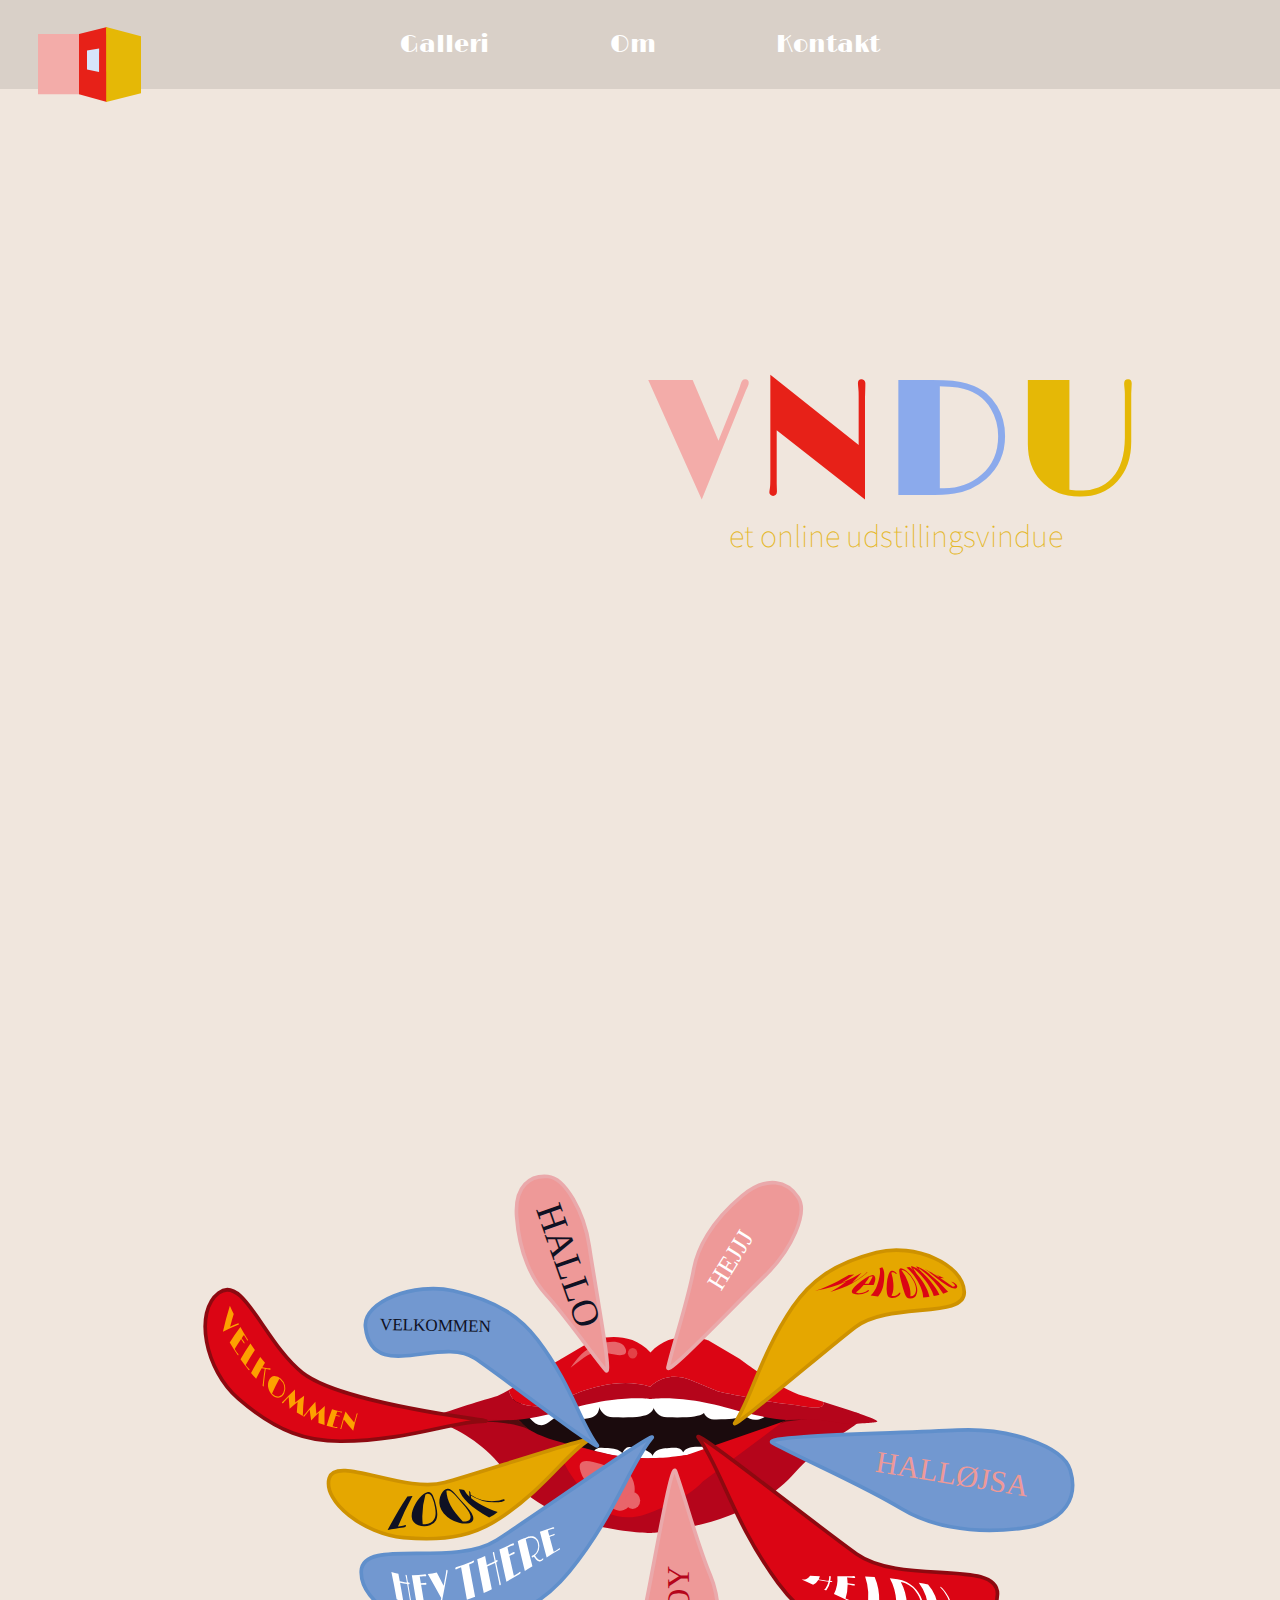
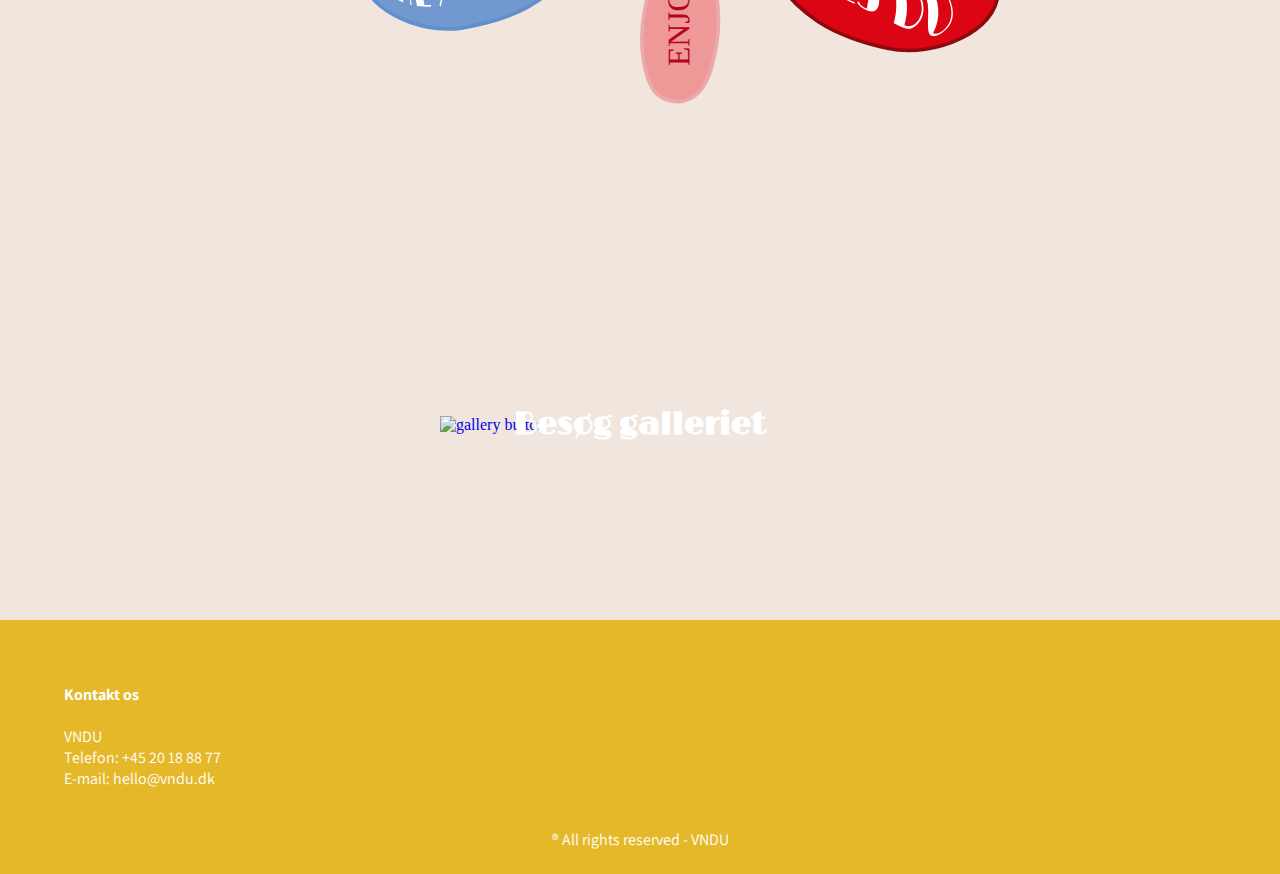
==== index.html @ cfacb894 "Logo animeret" ====
<!DOCTYPE html>
<html lang="da">

<head>
    <meta charset="utf-8">
    <meta name="viewport" content="width=device-width, initial-scale=1.0">
    <title>VNDU</title>
    <link rel="stylesheet" href="style.css">
    <link rel="preconnect" href="https://fonts.gstatic.com">
    <link href="https://fonts.googleapis.com/css2?family=Assistant:wght@400;600;700;800&family=Limelight&display=swap" rel="stylesheet">
    <link rel="apple-touch-icon" sizes="180x180" href="/favicon/apple-touch-icon.png">
    <link rel="icon" type="image/png" sizes="32x32" href="/favicon/favicon-32x32.png">
    <link rel="icon" type="image/png" sizes="16x16" href="/favicon/favicon-16x16.png">
    <link rel="manifest" href="/favicon/site.webmanifest">
    <script src="https://kit.fontawesome.com/2c784390b6.js" crossorigin="anonymous"></script>

    <style>
        .logo_container {
            display: flex;
            justify-content: center;
            flex-direction: row;
            height: 100%;
            flex-wrap: nowrap;
        }

        /*                animation for logoet ved load*/

        .left_wall {
            animation: flyin_left 1.5s ease forwards;
            opacity: 0;
            transform: scale(2.5);
            filter: blur(4px);
        }

        @keyframes flyin_left {
            to {
                filter: blur(0);
                transform: scale(1);
                opacity: 1;
            }
        }

        .middle_wall {
            animation: flyin_middle 3s ease forwards;
            opacity: 0;
            transform: scale(0.5);
        }

        @keyframes flyin_middle {
            to {
                filter: blur(0);
                transform: scale(1);
                opacity: 1;
            }
        }

        .right_wall {
            animation: flyin_right 2.5s ease forwards;
            opacity: 0;
            transform: scale(3.5);
            filter: blur(0px);
        }

        @keyframes flyin_right {
            to {
                filter: blur(0);
                transform: scale(1);
                opacity: 1;
            }
        }


        @media (min-width:650px) {

            .logo_container {
                display: flex;
                justify-content: flex-end;
                justify-items: center;
                flex-direction: row;
                align-items: center;
                margin: 0;
                padding: 0;
                max-width: 550px;
                max-height: 400px;
            }

            .left_wall img,
            .middle_wall img,
            .right_wall img {
                max-height: 400px;
            }

            @media (min-width:725px) {

                .logo_container {
                    margin-left: 10vw;
                }
            }

            @media (min-width:950px) {
                .logo_container {
                    margin: 0 2vw 0 0;
                    max-width: 100%;
                    max-height: 100%;
                }

                .landing_letter {
                    font-size: 13vw;
                }

                #landing_text_top,
                #landing_text_bottom {
                    display: inline-block;
                    line-height: normal;
                }

                #landing_text {
                    place-self: center center;
                }

            }

    </style>

</head>

<body>
    <header>
        <nav id="global">
            <div id="menuknap_wrapper">
                <div id="menuknap">
                    <div class="bar1"></div>
                    <div class="bar2"></div>
                    <div class="bar3"></div>
                </div>
            </div>
            <ul id="oversigt" class="hidden" class="slide">
                <a href="index.html" id="logo_menu"><img src="img/logo.svg" alt="logo"></a>
                <li><a href="gallery.html">Galleri</a></li>
                <li><a href="about.html">Om</a></li>
                <li><a href="contact.html">Kontakt</a></li>
            </ul>
        </nav>
    </header>
    <main>
        <div id="landing">
            <div id="landing_content">
                <div id="landing_grid">
                    <!--                    <div><img src="img/logo.svg" alt="logo"></div>-->

                    <div class="logo_container">
                        <div class="left_wall"><img src="img/logo_parts/logo_pink.svg" alt="left wall"></div>
                        <div class="middle_wall"><img src="img/logo_parts/logo_red.svg" alt="middle wall"></div>
                        <div class="right_wall"><img src="img/logo_parts/logo_gul.svg" alt="irght wall"></div>
                    </div>
                    <div id="landing_text">
                        <div id="landing_text_top">
                            <div id="landing_v" class="landing_letter">V</div>
                            <div id="landing_n" class="landing_letter">N</div>
                        </div>
                        <div id="landing_text_bottom">
                            <div id="landing_d" class="landing_letter">D</div>
                            <div id="landing_u" class="landing_letter">U</div>
                        </div>
                        <h2>et online udstillingsvindue</h2>
                    </div>
                </div>
            </div>
            <a href="#section_welcome" class="fas fa-chevron-down"> </a>

            <!--                        <i class="fas fa-chevron-down"></i>        -->
        </div>

        <section id="section_welcome">
            <img src="img/mouth.svg" alt="the welcoming mouth">
        </section>
        <section id="section_examples">
            <!--            <h1>VNDU, et online-galleri</h1>-->
            <div class="container"></div>
            <a href="gallery.html" id="gallery_button">
                <img src="img/buttons/button_yellow.svg" alt="gallery button">
                <p>Besøg galleriet</p>
            </a>
        </section>
        <template>
            <article>
                <div class="top">
                    <img>
                </div>
                <div class="bottom">
                    <div class="text_top">
                        <h2></h2>
                        <h3></h3>
                        <p></p>
                    </div>
                    <div class="text_bottom">
                        <button class="read_more">Læs mere</button>
                    </div>
                </div>
            </article>
        </template>
    </main>
    <footer>
        <div class="footer_top">
            <div class="left">
                <h4>Kontakt os</h4>
                <p>VNDU</p>
                <p>Telefon: <a class="kontaktlink" href="tel:20188877" target="_blank">+45 20 18 88 77</a></p>
                <p>E-mail: <a class="kontaktlink" href="mailto:hello@vndu.dk" target="_blank">hello@vndu.dk</a></p>
            </div>
            <div class="right">
                <i class="fab fa-instagram"></i>
                <i class="fab fa-linkedin-in"></i>
                <i class="fab fa-facebook-square"></i>
            </div>
        </div>
        <div class="footer_bottom">
            <p>® All rights reserved - VNDU</p>
        </div>
    </footer>
    <script src="scripts/script.js"></script>
    <script src="scripts/burger.js"></script>
</body>

</html>
---- style.css ----
* {
    box-sizing: border-box;
}

img {
    width: 100%;
}

.container article {
    cursor: pointer;
}

section {
    max-width: 1200px;
    margin: 5rem auto;
    padding: 1rem;
}

body {
    background-color: #F0E6DD;
    margin: 0;
}

/*------------------header------------------*/

/*menu fane og dens design på mobiludgaven global*/

header {
    background-color: #D9D0C8;
    height: 80px;
}


.hidden {
    opacity: 0;
    z-index: -10;

}

#menuknap_wrapper {
    display: flex;
    justify-content: space-between;
    padding: 2vh 2vh;
}


#menuknap {
    display: inline-block;
    cursor: pointer;
}


#oversigt {
    list-style-type: none;
    display: block;
    padding: 20px 0px;
    margin: 0px;
    position: absolute;
    background-color: #D9D0C8;
    width: 100%;
    z-index: 1;
}


.slide {
    animation-name: slide_kf;
    animation-duration: 1s;
    animation-iteration-count: 1;
    animation-fill-mode: both;
    animation-direction: alternate;
}

@keyframes slide_kf {
    0% {
        transform: translateX(-60vw);
    }

    100% {
        transform: translateX(0vw);
    }
}



li a {
    border: none;
    text-decoration: none;
    display: inline-block;
    transition-duration: 0.4s;
    cursor: pointer;
    background-color: #D9D0C8;
    color: white;
    font-family: 'Limelight', sans-serif;
    font-size: 1.5rem;
    border: none;
    margin: 20px;
}



li a:hover {
    color: #8d0019;
}


#logo_menu {
    display: inline-block;
    position: absolute;
    width: 20%;
    left: 40%;
    top: -13%;

}


/* ------- burgermenu icon hvordan den går over i x -----------*/
.bar1,
.bar2,
.bar3 {
    width: 34px;
    height: 5px;
    background-color: #f5faff;
    margin: 6px 20px;
    transition: 0.4s;
}

.change .bar1 {
    -webkit-transform: rotate(-45deg) translate(-9px, 6px);
    transform: rotate(-45deg) translate(-9px, 6px);
}

.change .bar2 {
    opacity: 0;
}

.change .bar3 {
    -webkit-transform: rotate(45deg) translate(-8px, -8px);
    transform: rotate(45deg) translate(-8px, -8px);
}


@media (min-width:650px) {
    /*------------brugermanu og nav global------------*/

    #global {
        display: flex;
        position: fixed;
        flex-direction: row;
        justify-content: center;
        padding: 0px 0px;
        width: 100vw;
        z-index: 1
    }

    #menuknap_wrapper {
        padding: 0vh 0vh;
    }

    #menuknap {
        display: none;
    }

    #oversigt.hidden {
        opacity: 1;
        z-index: 10;
    }

    #oversigt li {
        display: inline-block;
        margin-bottom: 0;
        margin-top: 0px;
        margin: 0% 3%;
    }

    li a {
        margin: 10px 20px;
    }

    #oversigt {
        position: relative;
        text-align: center;
    }


    #logo_menu {
        width: 8%;
        left: 3%;
        top: 30%;
    }
}

/*------------------footer------------------*/

footer {
    background-color: #E5B829;
    color: white;
    padding: 1.5rem;
    margin-top: 4rem;
}

footer h4 {
    font-family: 'Assistant';
    font-weight: 700;
    margin-top: 0;
}

footer p {
    font-family: 'Assistant';
    margin: 0;
}

footer i {
    cursor: pointer;
}

footer .left {
    margin-bottom: 2.5rem;

}

footer .right {
    font-size: 2.5rem;
    margin-bottom: 2.5rem;
    text-align: center;
}

.footer_bottom {
    text-align: center;
}

footer .fab {
    margin: 1rem;
    align-self: center;
}

footer a {
    text-decoration: none;
    color: white;
    position: relative;

}

footer a.kontaktlink::before {
    content: "";
    position: absolute;
    width: 100%;
    height: 1px;
    bottom: 0;
    left: 0;
    background-color: #8d0019;
    visibility: hidden;
    transform: scaleX(0);
    transition: all 0.3s ease-in-out 0s;
}

footer a.kontaktlink:hover::before {
    visibility: visible;
    transform: scaleX(1);
}

footer a.kontaktlink:hover {
    color: #8d0019;
}


footer a.kontaktlink:active {
    color: #8d0019;
}

footer a.kontaktlink:hover {
    color: #8d0019;
}

@media (min-width:650px) {
    .footer_top {
        display: flex;
        flex-direction: row;
        justify-content: space-between;
        padding: 2.5rem;
    }

    footer .left,
    footer .right {
        margin-bottom: 0;
    }

    footer .right {
        display: flex;
    }
}


/*------------------landing------------------*/

#landing {
    width: 100%;
    height: 100vh;
}

#landing_content {
    position: absolute;
    width: 80%;
    top: 50%;
    left: 50%;
    transform: translate(-50%, -50%);
}

#landing_text {
    text-align: center;
}

#landing_text_bottom {
    line-height: 1rem;
}

.landing_letter {
    display: inline-block;
    font-family: 'Limelight', sans-serif;
    font-size: 10rem;
}

#landing_v {
    color: #F3ACA9;
}

#landing_n {
    color: #E72118;
}

#landing_d {
    color: #8BAAEC;
}

#landing_u {
    color: #E5B806;
}

.fa-chevron-down {
    position: absolute;
    bottom: 1rem;
    left: 50%;
    transform: translateX(-50%);
    font-size: 3rem;
    color: #DB0916;
}

html {
    scroll-behavior: smooth;
}

#landing h2 {
    font-family: 'Assistant', sans-serif;
    color: #E5B829;
    font-weight: 100;
    margin: 1rem 0 0 0;
}


.fa-chevron-down {
    text-decoration: none;
    margin-top: 12px;
}

#gallery_button:hover,
#form_button:hover {
    animation: screenshot_scale 0.2s infinite;
    animation-timing-function: linear;
    animation-iteration-count: 1;
    animation-fill-mode: both;
}

@keyframes screenshot_scale {
    0% {
        transform: scale(1);
    }

    100% {
        transform: scale(1.03);
    }
}

@media (min-width:650px) {
    #landing h2 {
        margin: -2rem 0 0 0;
        font-size: 2rem;
    }
}

@media (min-width: 950px) {
    #landing_text_bottom {
        line-height: 2rem;
    }

    #landing h2 {
        margin: 0 0 0 0;
        font-size: 2rem;
    }

    #section_welcome {
        max-width: 900px;
    }
}

@media (min-width: 1200px) {
    #landing h2 {
        margin: -2rem 0 0 0;
    }
}

@media (min-width:650px) {

    #landing_text_top,
    #landing_text_bottom {
        display: inline-block;
        line-height: normal;
    }

    #landing_text {
        place-self: center center;
    }
}

@media (min-width:950px) {

    #landing_grid {
        display: grid;
        grid-template-columns: 1fr 1fr;
    }
}

/*------------------welcome------------------*/

#section_welcome {
    padding: 7rem 0;
}

/*------------------examples------------------*/

.container {
    overflow: auto;
    white-space: nowrap;
}

article {
    display: inline-flex;
    flex-direction: column;
    max-width: 17rem;
    margin: 0.5rem;
}

#section_examples h1,
#section_other h1 {
    font-family: 'Limelight', sans-serif;
}

article h2 {
    font-family: 'Assistant', sans-serif;
    color: #E5B829;
    margin: 0;
}

article h3 {
    font-family: 'Assistant', sans-serif;
    font-style: italic;
    font-weight: 300;
    color: #707070;
    margin: 0.5rem 0;
}

article p {
    font-family: 'Assistant', sans-serif;
    margin-top: 0.5rem;
    color: #707070;
    white-space: normal;
}

article img {
    margin: 0;
    object-fit: cover;
    height: 25rem;
}

article button {
    font-family: 'Assistant', sans-serif;
    font-size: 1.5rem;
    font-weight: 600;
    background: #FCBF2F;
    color: white;
    padding: 1rem;
    text-align: center;
    border: 2px solid #FCBF2F;
    width: 100%;
    margin-top: 1rem;
    cursor: pointer;
}

article .top {
    margin-bottom: 0;
}

article .bottom {
    display: flex;
    flex-direction: column;
    justify-content: space-between;
    background-color: white;
    padding: 1.3rem;
    margin-top: 0;
    height: 17rem;
}

#gallery_button {
    display: grid;
    margin: 3rem auto;
    max-width: 25rem;
    cursor: pointer;
    text-decoration: none;
}

#gallery_button p {
    font-family: 'Limelight', sans-serif;
    font-size: 2rem;
    font-weight: 600;
    text-decoration: none;
    color: white;
}

#gallery_button p,
#gallery_button img {
    grid-area: 1/1;
    place-self: center center;
}

@media (min-width: 650px) {

    #section_examples h1,
    #section_other h1 {
        font-size: 2.5rem;
    }

    .container {
        overflow: auto;
        white-space: normal;
        display: grid;
        grid-template-columns: repeat(2, 1fr);
    }

    article {
        display: inline-flex;
        flex-direction: column;
        max-width: none;
        margin: 0.5rem;
    }

    article:nth-last-child(1) {
        grid-column: span 2;
    }
}

@media (min-width: 950px) {
    .container {
        overflow: auto;
        white-space: normal;
        display: grid;
        grid-template-columns: repeat(3, 1fr);
    }

    article {
        display: inline-flex;
        flex-direction: column;
        max-width: none;
        margin: 0.5rem;
    }

    #section_other article:nth-last-child(1),
    #section_examples article:nth-last-child(1) {
        display: none;
    }
}

/*------------------artwork------------------*/

#section_artwork {
    width: 80%;
    margin-bottom: 0;
    margin-top: 8rem;
}

#section_other {
    width: 80%;
}

.read_more:hover {
    background: #F3ACA9 !important;
    border-color: #F3ACA9 !important;
    animation: screenshot_scale 0.2s infinite;
    animation-timing-function: linear;
    animation-iteration-count: 1;
    animation-fill-mode: both;
}


@keyframes screenshot_scale {
    0% {
        transform: scale(1);
    }

    100% {
        transform: scale(1.03);
    }
}

.tilbage_knap {
    font-family: 'Assistant', sans-serif;
    font-size: 1.5rem;
    font-weight: 600;
    background: #FCBF2F;
    color: white;
    padding: 1rem;
    text-align: center;
    border: 2px solid #FCBF2F;
    margin-top: 1rem;
    cursor: pointer;
    text-decoration: none;
}

.tilbage_knap:hover {
    background: #F3ACA9 !important;
    border-color: #F3ACA9 !important;
    animation: screenshot_scale 0.2s infinite;
    animation-timing-function: linear;
    animation-iteration-count: 1;
    animation-fill-mode: both;
}

#section_artwork div:nth-child(3) {
    margin-top: 3rem;
}

#section_artwork .right {
    background-color: white;
    padding: 1.3rem;
    margin-top: 0;
}

#section_artwork h2 {
    font-family: 'Assistant', sans-serif;
    color: #E5B829;
    margin: 0;
}

#section_artwork h3 {
    font-family: 'Assistant', sans-serif;
    font-style: italic;
    font-weight: 300;
    color: #707070;
    margin: 0.5rem 0;
}

#section_artwork h4 {
    font-family: 'Assistant', sans-serif;
    font-weight: 600;
    color: black;
}

#section_artwork p {
    font-family: 'Assistant', sans-serif;
    margin-top: 3rem;
    color: #707070;
    white-space: normal;
}


@media (min-width:650px) {

    #section_artwork {
        display: grid;
        grid-template-columns: repeat(2, 1fr);
        grid-gap: 1rem;
    }

    #section_artwork .right {
        height: 100%;
        padding: 2rem;
    }

    #section_artwork h2 {
        font-family: 'Assistant', sans-serif;
        color: #E5B829;
        margin: 0;
        font-size: 3rem;
    }

    #section_artwork h3 {
        font-family: 'Assistant', sans-serif;
        font-style: italic;
        font-weight: 300;
        color: #707070;
        margin: 0.5rem 0;
        font-size: 1.7rem;
    }

    #section_artwork h4 {
        font-family: 'Assistant', sans-serif;
        font-weight: 600;
        color: black;
        font-size: 1.5rem;
    }

    #section_artwork p {
        font-family: 'Assistant', sans-serif;
        margin-top: 3rem;
        color: #707070;
        white-space: normal;
        font-size: 1.3rem;
    }

    #section_artwork img {
        height: 100%;
        object-fit: cover;
    }
}

/*------------------gallery------------------*/

#gallery_splash {
    width: 100%;
    height: 40vh;
    background-image: url(img/splash_gallery.svg);
    background-size: cover;
    background-position: 50%;
}

#section_gallery h1 {
    font-family: 'Limelight', sans-serif;
}

#section_gallery .container {
    overflow: auto;
    white-space: normal;
}

#section_gallery article {
    max-width: none;
}

#section_gallery article img {
    height: auto;
}

#section_gallery nav {
    text-align: center;
}

#section_gallery nav button {
    font-family: 'Assistant', sans-serif;
    font-size: 1.5rem;
    font-weight: 600;
    background: #FCBF2F;
    color: white;
    padding: 1rem;
    text-align: center;
    border: 2px solid #FCBF2F;
    cursor: pointer;
    margin: 1rem;
}

#section_gallery nav button:hover {
    background: #F3ACA9 !important;
    border-color: #F3ACA9 !important;

}

.selected {
    background: #F3ACA9 !important;
    border-color: #F3ACA9 !important;
}

@media (min-width:650px) {
    #section_gallery .container {
        display: grid;
        grid-template-columns: repeat(2, 1fr)
    }

    #section_gallery article img {
        height: 25rem;
    }

    #section_gallery h1 {
        font-size: 2.5rem;
    }

    article:nth-last-child(1) {
        grid-column: span 1;
    }
}

@media (min-width: 950px) {
    #section_gallery .container {
        display: grid;
        grid-template-columns: repeat(3, 1fr);
    }
}

/*------------------contact------------------*/

.none {
    display: none;
}

#wrapper_form {
    margin: 0 auto;
    background-color: #F3ACA9;
}

#section_form h1 {
    font-family: 'Limelight', sans-serif;
    color: white;
}

#section_form input,
#section_form textarea {
    font-family: 'Assistant', sans-serif;
    font-size: 1.3rem;
    background-color: #FFDDDD;
    width: 100%;
    margin: 0.5rem 0;
    padding: 0.5rem;
    border: 2px solid white;
    color: #3E3D3D;
}

#section_form textarea {
    height: 10rem;
    resize: none;
}

#form_button {
    display: grid;
    margin: 3rem auto;
    max-width: 15rem;
    cursor: pointer;
    text-decoration: none;
}

#form_button p {
    font-family: 'Limelight', sans-serif;
    font-size: 2rem;
    font-weight: 600;
    text-decoration: none;
    color: white;
}

#form_button p,
#form_button img {
    grid-area: 1/1;
    place-self: center center;
}

#section_info h1 {
    font-family: 'Limelight', sans-serif;
}

#info_cols {
    display: grid;
    grid-template-columns: 1fr 3fr;
    padding: 1rem;
}

#info_cols .col_left {
    font-weight: 600;
}

#info_cols p {
    font-family: 'Assistant', sans-serif;
    color: #707070;
    font-size: 1.3rem;
}

/*    menuen */
#oversigt {
    padding: 65px 0px;
}

.current {
    color: #8d0019;
}


#logo_menu {
    display: inline-block;
    position: absolute;
    width: 23%;
    left: 40%;
    top: 4%;
    z-index: 20;
}

@media (min-width:650px) {
    #oversigt {
        padding: 20px 0px;
    }


    #logo_menu {
        width: 8%;
        left: 3%;
        top: 30%;
    }
}



/*    contact*/



#section_info a {
    text-decoration: none;
    color: #707070;
    position: relative;

}

#section_info a.kontaktlink::before {
    content: "";
    position: absolute;
    width: 100%;
    height: 1px;
    bottom: 0;
    left: 0;
    background-color: #8d0019;
    visibility: hidden;
    transform: scaleX(0);
    transition: all 0.3s ease-in-out 0s;
}

#section_info a.kontaktlink:hover::before {
    visibility: visible;
    transform: scaleX(1);
}

#section_info a.kontaktlink:hover {
    color: #8d0019;
}


#section_info a.kontaktlink:active {
    color: #8d0019;
}

#section_info a.kontaktlink:hover {
    color: #8d0019;
}




#section_mouth h1 {
    font-family: 'Limelight', sans-serif;
    margin-top: 0;

}

@media (min-width: 650px) {

    #section_form h1,
    #section_info h1,
    #section_mouth h1 {
        font-size: 2.5rem;
    }
}

@media (min-width: 950px) {
    #section_mouth img:nth-child(2) {
        display: none;
    }

    #section_mouth img:nth-child(3) {
        display: block;
    }
}

@media (min-width: 650px) {

    #section_form h1,
    #section_info h1 {
        font-size: 2.5rem;
    }
}

@media (min-width: 950px) {
    #section_mouth img:nth-child(2) {
        display: none;
    }

    #section_mouth img:nth-child(3) {
        display: block;
    }
}

/*------------------about------------------*/

#section_about h1,
#section_artists h1 {
    font-family: 'Limelight', sans-serif;
}

#section_about p,
#section_artists p {
    font-family: 'Assistant', sans-serif;
    margin: 1rem 0;
}

.name_small p,
.name_large p {
    font-weight: 600;
}

#title_large {
    display: none;
}

#about_grid div:nth-child(1) {
    margin-bottom: 3rem;
}

#section_artists {
    max-width: none;
    padding: 0;
}

.name_large {
    display: none;
}

.button_artist {
    cursor: pointer;
}

.grid_text div:last-child {
    text-align: center;
    margin: 3rem auto;
}

.grid_text a {
    font-family: 'Assistant';
    font-size: 1.3rem;
    font-weight: 600;
    color: white;
    background-color: #FCBF2F;
    padding: 0.5rem 3rem;
}

.grid_right,
.grid_left {
    grid-gap: 1rem;
    grid-auto-flow: column;
}

.grid_right .grid_text {
    grid-column: 1;
}

.grid_right .grid_img {
    grid-column: 2;
}

#wrapper_blue {
    margin: 0 auto;
    background-color: #D6E4FA;
}

#wrapper_beige {
    margin: 0 auto;
    background-color: #D8D1C8;
}

#wrapper_red {
    margin: 0 auto;
    background-color: #C17469;
    color: white;
}

#wrapper_pink {
    margin: 0 auto;
    background-color: #F2B3B0;
}

@media (min-width:650px) {
    #about_grid {
        display: grid;
        grid-template-columns: 9fr 11fr;
        grid-gap: 2rem;
    }

    #section_about h1,
    #section_artists h1 {
        font-size: 2.5rem;
    }

    #section_about p,
    #section_artists p {
        font-size: 1.3rem;
    }

    .name_small {
        display: none;
    }

    .name_large {
        display: block;
    }

    .grid_right {
        display: grid;
        grid-template-columns: 1fr 1fr;
    }

    .grid_left {
        display: grid;
        grid-template-columns: 1fr 1fr;
    }

    .grid_text div:last-child {
        text-align: left;
    }
}

@media (min-width: 950px) {
    #about_grid {
        grid-template-columns: 1fr 2fr;
    }

    #title_small {
        display: none;
    }

    #title_large {
        display: block;
    }
}
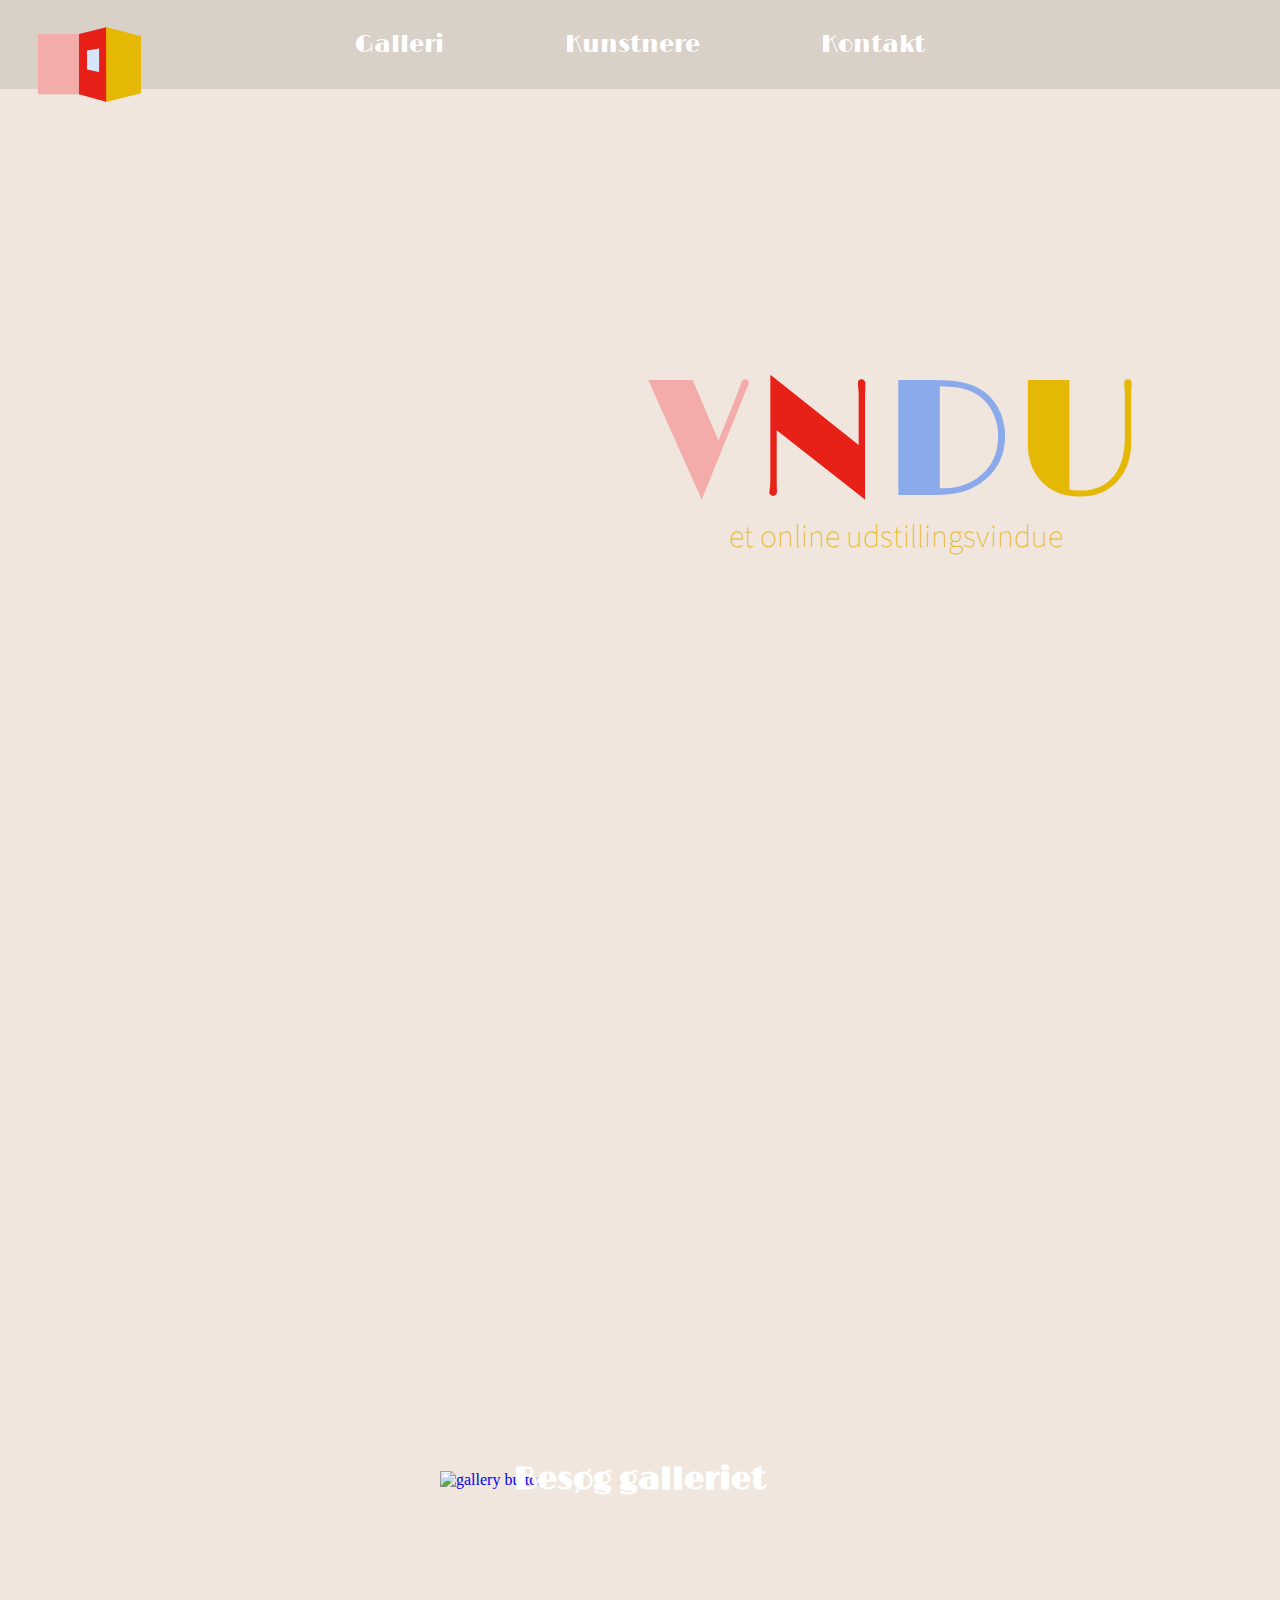
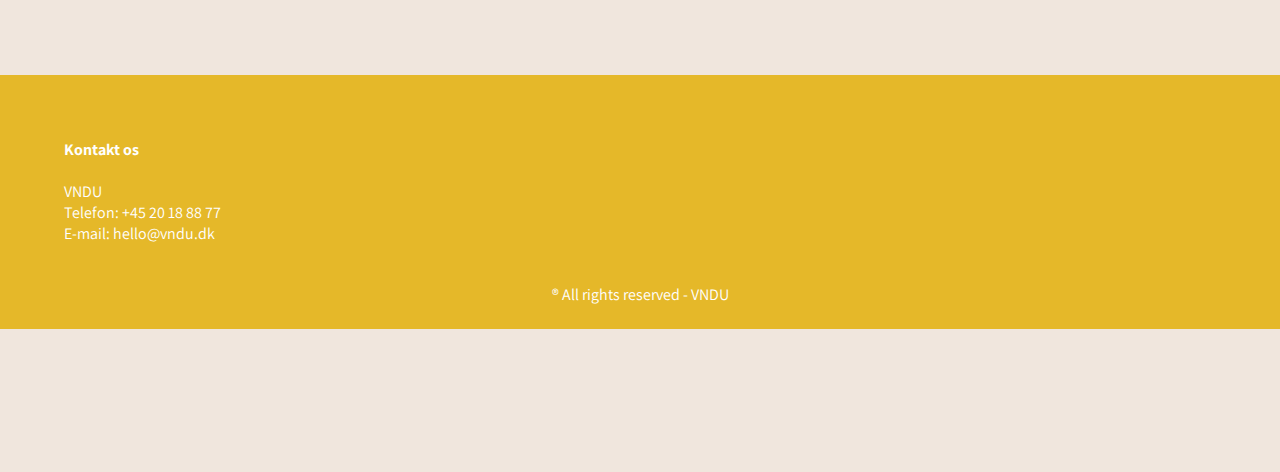
==== commit acf0e591: "index header" ====
--- a/index.html
+++ b/index.html
@@ -15,6 +15,7 @@
     <script src="https://kit.fontawesome.com/2c784390b6.js" crossorigin="anonymous"></script>
 
     <style>
+        /*        placering af logoets dele*/
         .logo_container {
             display: flex;
             justify-content: center;
@@ -23,12 +24,12 @@
             flex-wrap: nowrap;
         }
 
-        /*                animation for logoet ved load*/
+        /*        animationer for hver væg i logoet ved load*/
 
         .left_wall {
             animation: flyin_left 1.5s ease forwards;
             opacity: 0;
-            transform: scale(2.5);
+            transform: scale(2);
             filter: blur(4px);
         }
 
@@ -43,7 +44,7 @@
         .middle_wall {
             animation: flyin_middle 3s ease forwards;
             opacity: 0;
-            transform: scale(0.5);
+            transform: scale(0.7);
         }
 
         @keyframes flyin_middle {
@@ -69,6 +70,158 @@
             }
         }
 
+        /*mund*/
+        #wrapper {
+            width: 100%;
+            height: 100%;
+            position: absolute;
+            left: 50%;
+            transform: translateX(-50%);
+        }
+
+        #lips_container {
+            position: absolute;
+            left: 30vw;
+            top: 15vw;
+
+        }
+
+        #lips_sprite {
+            background-image: url(img/talkinglips/Lips.svg);
+            background-size: cover;
+            width: 35vw;
+            height: 15vw;
+        }
+
+        #tale1_container {
+            position: absolute;
+            left: 44vw;
+            top: 25vw;
+
+        }
+
+        #tale1_sprite {
+            background-image: url(img/talkinglips/enjoypink.svg);
+            background-size: cover;
+            width: 11vw;
+            height: 24vw;
+        }
+
+        #tale2_container {
+            position: absolute;
+            left: 58vw;
+            top: 22vw;
+
+        }
+
+        #tale2_sprite {
+            background-image: url(img/talkinglips/hallojsablue.svg);
+            background-size: cover;
+            width: 55vw;
+            height: 23vw;
+        }
+
+
+        #tale3_container {
+            position: absolute;
+            left: 35vw;
+            top: 2vw;
+
+        }
+
+        #tale3_sprite {
+            background-image: url(img/talkinglips/hallopink.svg);
+            background-size: cover;
+            width: 10vw;
+            height: 18vw;
+        }
+
+        #tale4_container {
+            position: absolute;
+            left: 53vw;
+            top: 25vw;
+
+        }
+
+        #tale4_sprite {
+            background-image: url(img/talkinglips/Hejdu.svg);
+            background-size: cover;
+            width: 24vw;
+            height: 19vw;
+        }
+
+        #tale5_container {
+            position: absolute;
+            left: 49vw;
+            top: 2vw;
+
+        }
+
+        #tale5_sprite {
+            background-image: url(img/talkinglips/hejj.svg);
+            background-size: cover;
+            width: 12vw;
+            height: 18vw;
+        }
+
+        #tale6_container {
+            position: absolute;
+            left: 24vw;
+            top: 22vw;
+
+        }
+
+        #tale6_sprite {
+            background-image: url(img/talkinglips/heythere.svg);
+            background-size: cover;
+            width: 25vw;
+            height: 16vw;
+        }
+
+        #tale7_container {
+            position: absolute;
+            left: 18vw;
+            top: 20vw;
+
+        }
+
+        #tale7_sprite {
+            background-image: url(img/talkinglips/lookyellow.svg);
+            background-size: cover;
+            width: 26vw;
+            height: 9vw;
+        }
+
+        #tale8_container {
+            position: absolute;
+            left: 22vw;
+            top: 11vw;
+
+        }
+
+        #tale8_sprite {
+            background-image: url(img/talkinglips/velkommenblue.svg);
+            background-size: cover;
+            width: 21vw;
+            height: 11vw;
+        }
+
+        #tale9_container {
+            position: absolute;
+            left: 52vw;
+            top: 7vw;
+
+        }
+
+        #tale9_sprite {
+            background-image: url(img/talkinglips/welcomegul.svg);
+            background-size: cover;
+            width: 28vw;
+            height: 19vw;
+        }
+
+
+        /*responsiveness for logoets dele*/
 
         @media (min-width:650px) {
 
@@ -117,7 +270,6 @@
                 #landing_text {
                     place-self: center center;
                 }
-
             }
 
     </style>
@@ -133,11 +285,11 @@
                     <div class="bar2"></div>
                     <div class="bar3"></div>
                 </div>
+                <a href="index.html" id="logo_menu"><img src="img/logo.svg" alt="logo"></a>
             </div>
             <ul id="oversigt" class="hidden" class="slide">
-                <a href="index.html" id="logo_menu"><img src="img/logo.svg" alt="logo"></a>
                 <li><a href="gallery.html">Galleri</a></li>
-                <li><a href="about.html">Om</a></li>
+                <li><a href="about.html">Kunstnere</a></li>
                 <li><a href="contact.html">Kontakt</a></li>
             </ul>
         </nav>
@@ -146,13 +298,15 @@
         <div id="landing">
             <div id="landing_content">
                 <div id="landing_grid">
-                    <!--                    <div><img src="img/logo.svg" alt="logo"></div>-->
-
+
+                    <!--logoets tre dele-->
                     <div class="logo_container">
                         <div class="left_wall"><img src="img/logo_parts/logo_pink.svg" alt="left wall"></div>
                         <div class="middle_wall"><img src="img/logo_parts/logo_red.svg" alt="middle wall"></div>
                         <div class="right_wall"><img src="img/logo_parts/logo_gul.svg" alt="irght wall"></div>
                     </div>
+
+                    <!--Tekst på "splash" område-->
                     <div id="landing_text">
                         <div id="landing_text_top">
                             <div id="landing_v" class="landing_letter">V</div>
@@ -166,16 +320,64 @@
                     </div>
                 </div>
             </div>
+
+            <!--pil til scroll-->
             <a href="#section_welcome" class="fas fa-chevron-down"> </a>
 
-            <!--                        <i class="fas fa-chevron-down"></i>        -->
         </div>
 
+        <!--sektion for dynamisk mund -->
+
         <section id="section_welcome">
-            <img src="img/mouth.svg" alt="the welcoming mouth">
+
+            <div id="wrapper">
+
+                <div id="lips_container">
+                    <div id="lips_sprite"></div>
+                </div>
+
+                <div id="tale1_container">
+                    <div id="tale1_sprite"></div>
+                </div>
+
+                <div id="tale2_container">
+                    <div id="tale2_sprite"></div>
+                </div>
+
+                <div id="tale3_container">
+                    <div id="tale3_sprite"></div>
+                </div>
+
+                <div id="tale4_container">
+                    <div id="tale4_sprite"></div>
+                </div>
+
+                <div id="tale5_container">
+                    <div id="tale5_sprite"></div>
+                </div>
+
+                <div id="tale6_container">
+                    <div id="tale6_sprite"></div>
+                </div>
+
+                <div id="tale7_container">
+                    <div id="tale7_sprite"></div>
+                </div>
+
+                <div id="tale8_container">
+                    <div id="tale8_sprite"></div>
+                </div>
+
+                <div id="tale9_container">
+                    <div id="tale9_sprite"></div>
+                </div>
+
+            </div>
         </section>
+
+        <!--Eksempler fra galleri + navigation til single view og galleri-->
+
         <section id="section_examples">
-            <!--            <h1>VNDU, et online-galleri</h1>-->
             <div class="container"></div>
             <a href="gallery.html" id="gallery_button">
                 <img src="img/buttons/button_yellow.svg" alt="gallery button">
@@ -200,6 +402,9 @@
             </article>
         </template>
     </main>
+
+    <!--    footer-->
+
     <footer>
         <div class="footer_top">
             <div class="left">
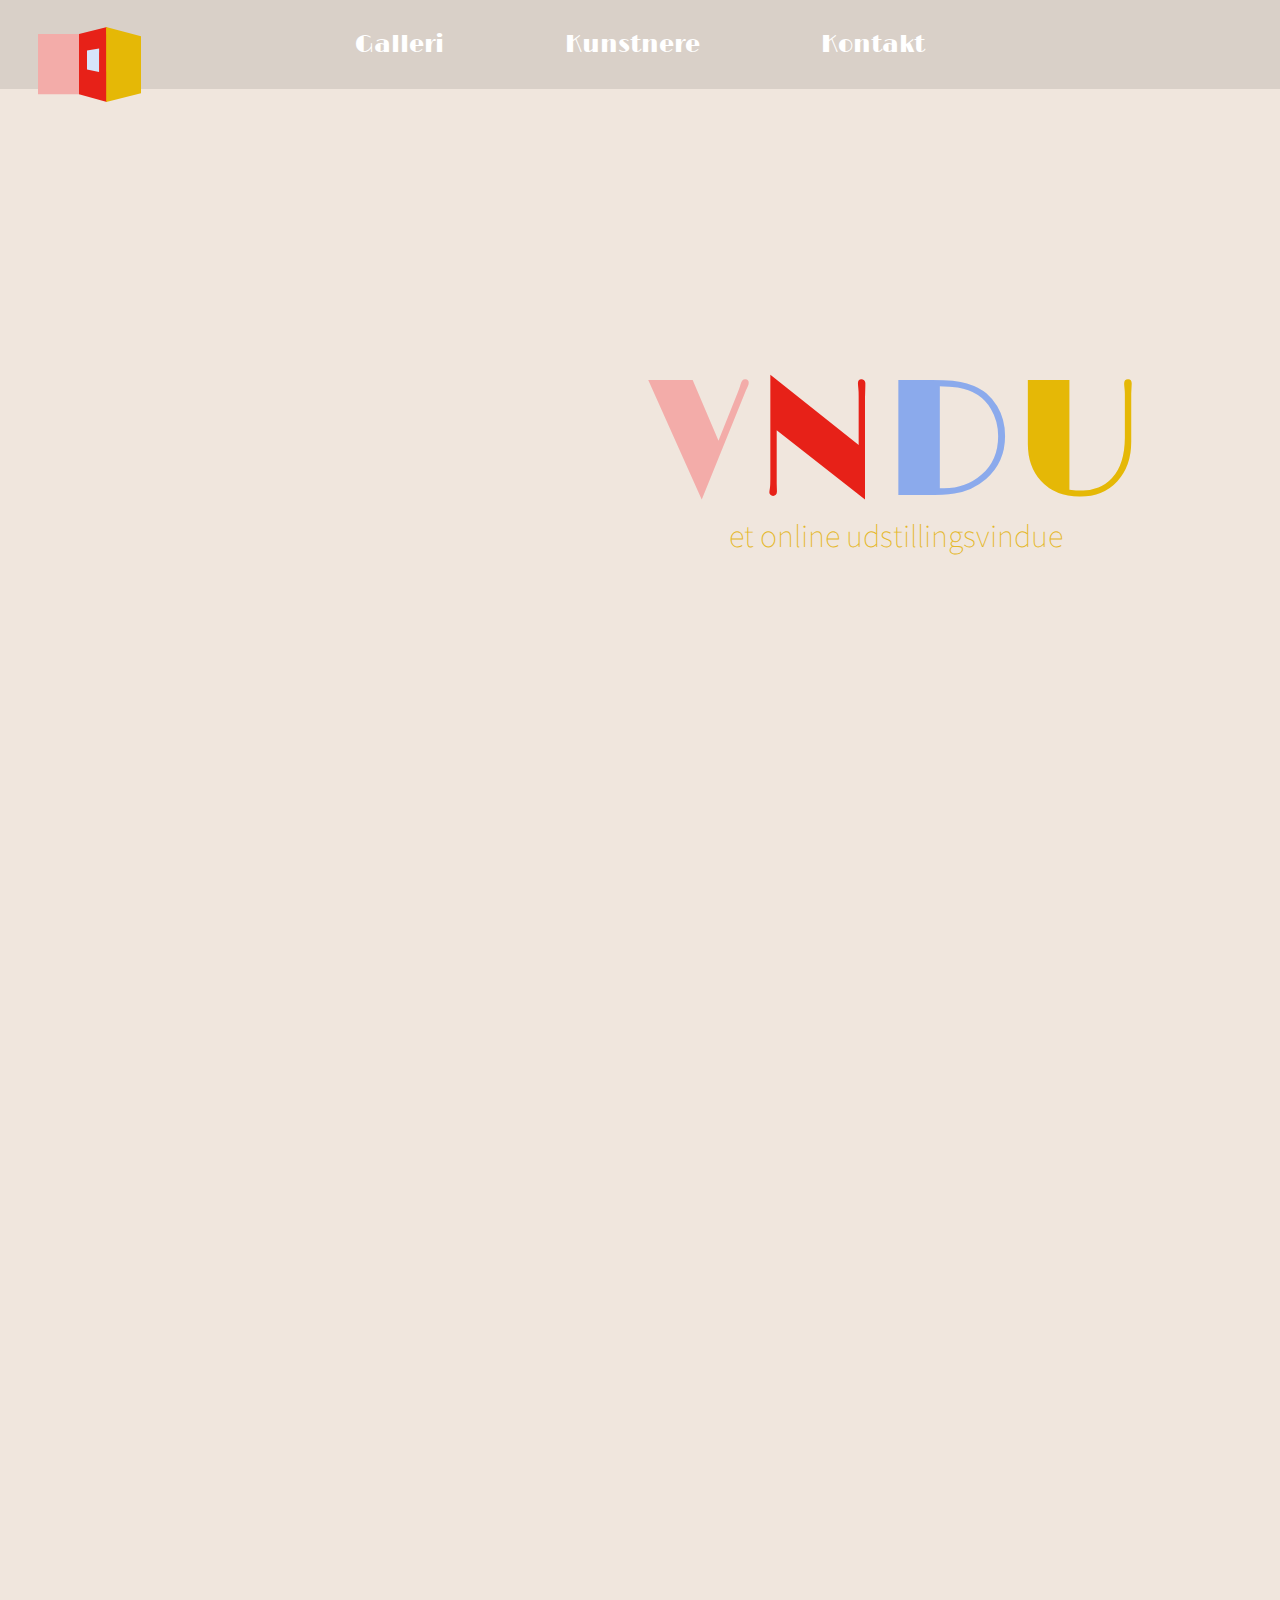
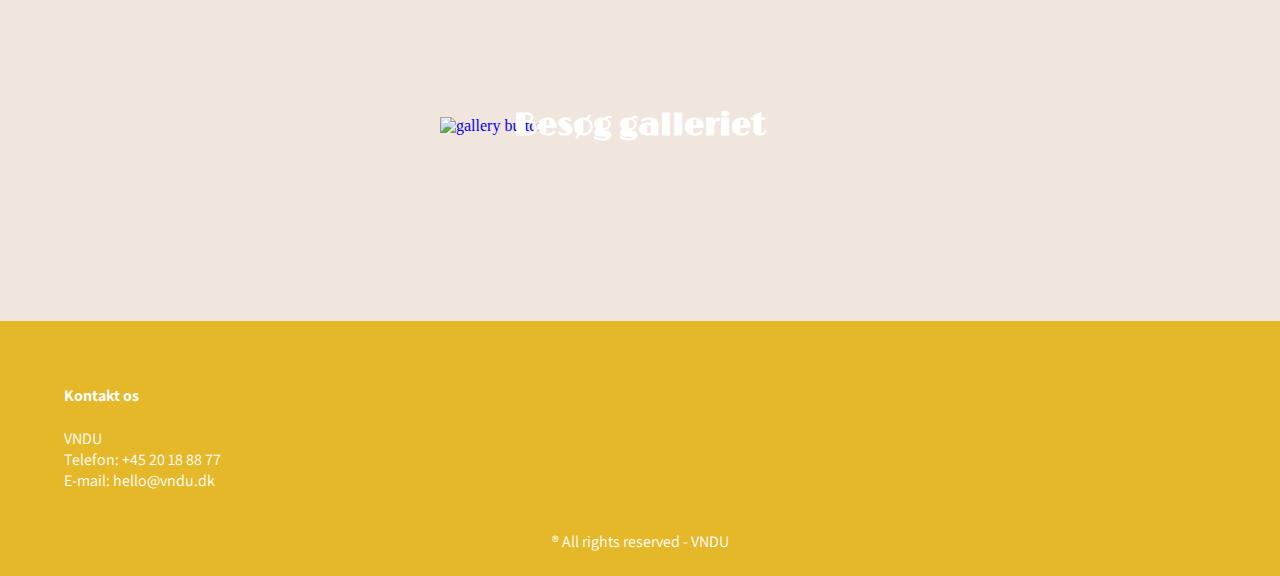
==== commit 5ade3527: "Lips done" ====
--- a/index.html
+++ b/index.html
@@ -76,7 +76,7 @@
             height: 100%;
             position: absolute;
             left: 50%;
-            transform: translateX(-50%);
+            transform: translateX(-50%) scale(0.8);
         }
 
         #lips_container {
@@ -98,6 +98,7 @@
             left: 44vw;
             top: 25vw;
 
+
         }
 
         #tale1_sprite {
@@ -107,6 +108,25 @@
             height: 24vw;
         }
 
+        .scale {
+            animation: tale_scale 3s infinite;
+            animation-timing-function: ease-in-out;
+            transform-origin: top;
+            animation-direction: alternate-reverse;
+
+        }
+
+
+        @keyframes tale_scale {
+            0% {
+                transform: scale(1);
+            }
+
+            100% {
+                transform: scaleY(1.2);
+            }
+        }
+
         #tale2_container {
             position: absolute;
             left: 58vw;
@@ -117,9 +137,29 @@
         #tale2_sprite {
             background-image: url(img/talkinglips/hallojsablue.svg);
             background-size: cover;
-            width: 55vw;
-            height: 23vw;
-        }
+            width: 24vw;
+            height: 15vw;
+        }
+
+        .scale2 {
+            animation: tale_scale2 4s infinite;
+            animation-timing-function: ease-in-out;
+            transform-origin: top left;
+            animation-direction: alternate-reverse;
+
+        }
+
+
+        @keyframes tale_scale2 {
+            0% {
+                transform: scale(1);
+            }
+
+            100% {
+                transform: scale(1.2);
+            }
+        }
+
 
 
         #tale3_container {
@@ -136,6 +176,30 @@
             height: 18vw;
         }
 
+        .scale3 {
+            animation: tale_scale3 2.5s infinite;
+            animation-timing-function: ease-in-out;
+            transform-origin: bottom right;
+            animation-direction: alternate-reverse;
+            animation-delay: 1s;
+
+
+        }
+
+
+        @keyframes tale_scale3 {
+            0% {
+                transform: skewY(1deg);
+
+            }
+
+            100% {
+                transform: skewX(20deg);
+
+            }
+        }
+
+
         #tale4_container {
             position: absolute;
             left: 53vw;
@@ -146,8 +210,31 @@
         #tale4_sprite {
             background-image: url(img/talkinglips/Hejdu.svg);
             background-size: cover;
-            width: 24vw;
-            height: 19vw;
+            width: 29vw;
+            height: 23vw;
+        }
+
+        .scale4 {
+            animation: tale_scale4 2s infinite;
+            animation-timing-function: ease-in-out;
+            transform-origin: top;
+            animation-direction: alternate-reverse;
+            animation-delay: 1s;
+
+
+        }
+
+
+        @keyframes tale_scale4 {
+            0% {
+                transform: scaleY(1);
+
+            }
+
+            100% {
+                transform: skewX(20deg);
+
+            }
         }
 
         #tale5_container {
@@ -164,6 +251,29 @@
             height: 18vw;
         }
 
+        .scale5 {
+            animation: tale_scale5 4s infinite;
+            animation-timing-function: ease-in-out;
+            transform-origin: bottom left;
+            animation-direction: alternate-reverse;
+
+
+        }
+
+
+        @keyframes tale_scale5 {
+            0% {
+                transform: scaleX(1);
+
+            }
+
+            100% {
+                transform: skewX(-30deg);
+
+            }
+        }
+
+
         #tale6_container {
             position: absolute;
             left: 24vw;
@@ -178,6 +288,30 @@
             height: 16vw;
         }
 
+        .scale6 {
+            animation: tale_scale6 2s infinite;
+            animation-timing-function: ease-in-out;
+            transform-origin: top left;
+            animation-direction: alternate-reverse;
+            animation-delay: 3s;
+
+
+        }
+
+
+        @keyframes tale_scale6 {
+            0% {
+                transform: scaleX(1);
+
+            }
+
+            100% {
+                transform: skewX(-15deg);
+
+            }
+        }
+
+
         #tale7_container {
             position: absolute;
             left: 18vw;
@@ -188,8 +322,32 @@
         #tale7_sprite {
             background-image: url(img/talkinglips/lookyellow.svg);
             background-size: cover;
-            width: 26vw;
-            height: 9vw;
+            width: 28vw;
+            height: 10vw;
+        }
+
+
+        .scale7 {
+            animation: tale_scale7 2s infinite;
+            animation-timing-function: ease-in-out;
+            transform-origin: top left;
+            animation-direction: alternate-reverse;
+            animation-delay: 4s;
+
+
+        }
+
+
+        @keyframes tale_scale7 {
+            0% {
+                transform: scaleX(1);
+
+            }
+
+            100% {
+                transform: skewX(-40deg);
+
+            }
         }
 
         #tale8_container {
@@ -206,6 +364,29 @@
             height: 11vw;
         }
 
+        .scale8 {
+            animation: tale_scale8 2s infinite;
+            animation-timing-function: ease-in-out;
+            transform-origin: bottom;
+            animation-direction: alternate-reverse;
+            animation-delay: 1s;
+
+
+        }
+
+
+        @keyframes tale_scale8 {
+            0% {
+                transform: scaleX(1);
+
+            }
+
+            100% {
+                transform: skewX(40deg);
+
+            }
+        }
+
         #tale9_container {
             position: absolute;
             left: 52vw;
@@ -219,6 +400,29 @@
             width: 28vw;
             height: 19vw;
         }
+
+        .scale9 {
+            animation: tale_scale9 2s infinite;
+            animation-timing-function: ease-in-out;
+            transform-origin: bottom;
+            animation-direction: alternate-reverse;
+
+
+        }
+
+
+        @keyframes tale_scale9 {
+            0% {
+                transform: scaleX(1);
+
+            }
+
+            100% {
+                transform: skew(-30deg);
+
+            }
+        }
+
 
 
         /*responsiveness for logoets dele*/
@@ -271,7 +475,6 @@
                     place-self: center center;
                 }
             }
-
     </style>
 
 </head>
@@ -336,39 +539,39 @@
                     <div id="lips_sprite"></div>
                 </div>
 
-                <div id="tale1_container">
+                <div id="tale1_container" class="scale">
                     <div id="tale1_sprite"></div>
                 </div>
 
-                <div id="tale2_container">
+                <div id="tale2_container" class="scale2">
                     <div id="tale2_sprite"></div>
                 </div>
 
-                <div id="tale3_container">
+                <div id="tale3_container" class="scale3">
                     <div id="tale3_sprite"></div>
                 </div>
 
-                <div id="tale4_container">
+                <div id="tale4_container" class="scale4">
                     <div id="tale4_sprite"></div>
                 </div>
 
-                <div id="tale5_container">
+                <div id="tale5_container" class="scale5">
                     <div id="tale5_sprite"></div>
                 </div>
 
-                <div id="tale6_container">
+                <div id="tale6_container" class="scale6">
                     <div id="tale6_sprite"></div>
                 </div>
 
-                <div id="tale7_container">
+                <div id="tale7_container" class="scale7">
                     <div id="tale7_sprite"></div>
                 </div>
 
-                <div id="tale8_container">
+                <div id="tale8_container" class="scale8">
                     <div id="tale8_sprite"></div>
                 </div>
 
-                <div id="tale9_container">
+                <div id="tale9_container" class="scale9">
                     <div id="tale9_sprite"></div>
                 </div>
 
@@ -425,6 +628,4 @@
     </footer>
     <script src="scripts/script.js"></script>
     <script src="scripts/burger.js"></script>
-</body>
-
-</html>
+</body></html>
--- a/style.css
+++ b/style.css
@@ -396,9 +396,7 @@
         font-size: 2rem;
     }
 
-    #section_welcome {
-        max-width: 900px;
-    }
+    #section_welcome {}
 }
 
 @media (min-width: 1200px) {
@@ -431,7 +429,8 @@
 /*------------------welcome------------------*/
 
 #section_welcome {
-    padding: 7rem 0;
+    height: 43vw;
+    margin: 0;
 }
 
 /*------------------examples------------------*/
@@ -980,24 +979,6 @@
     }
 }
 
-@media (min-width: 650px) {
-
-    #section_form h1,
-    #section_info h1 {
-        font-size: 2.5rem;
-    }
-}
-
-@media (min-width: 950px) {
-    #section_mouth img:nth-child(2) {
-        display: none;
-    }
-
-    #section_mouth img:nth-child(3) {
-        display: block;
-    }
-}
-
 /*------------------about------------------*/
 
 #section_about h1,
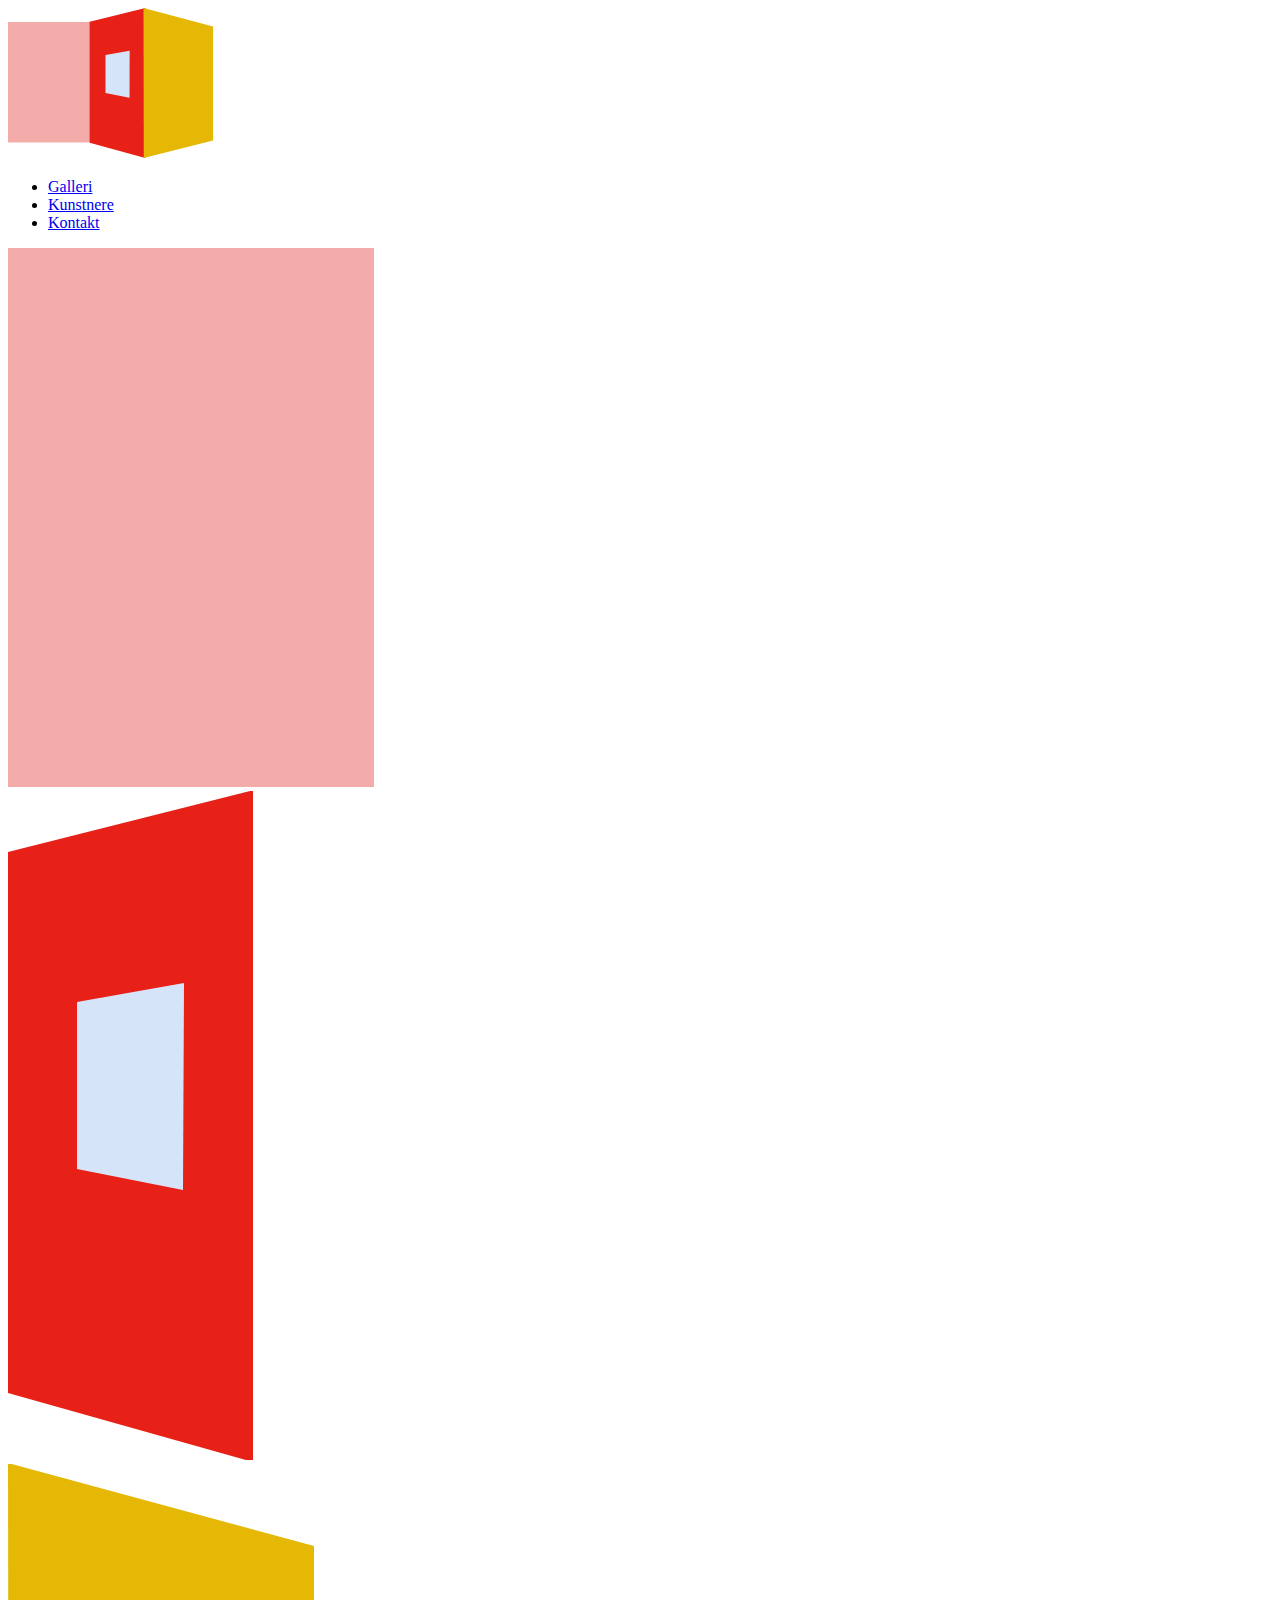
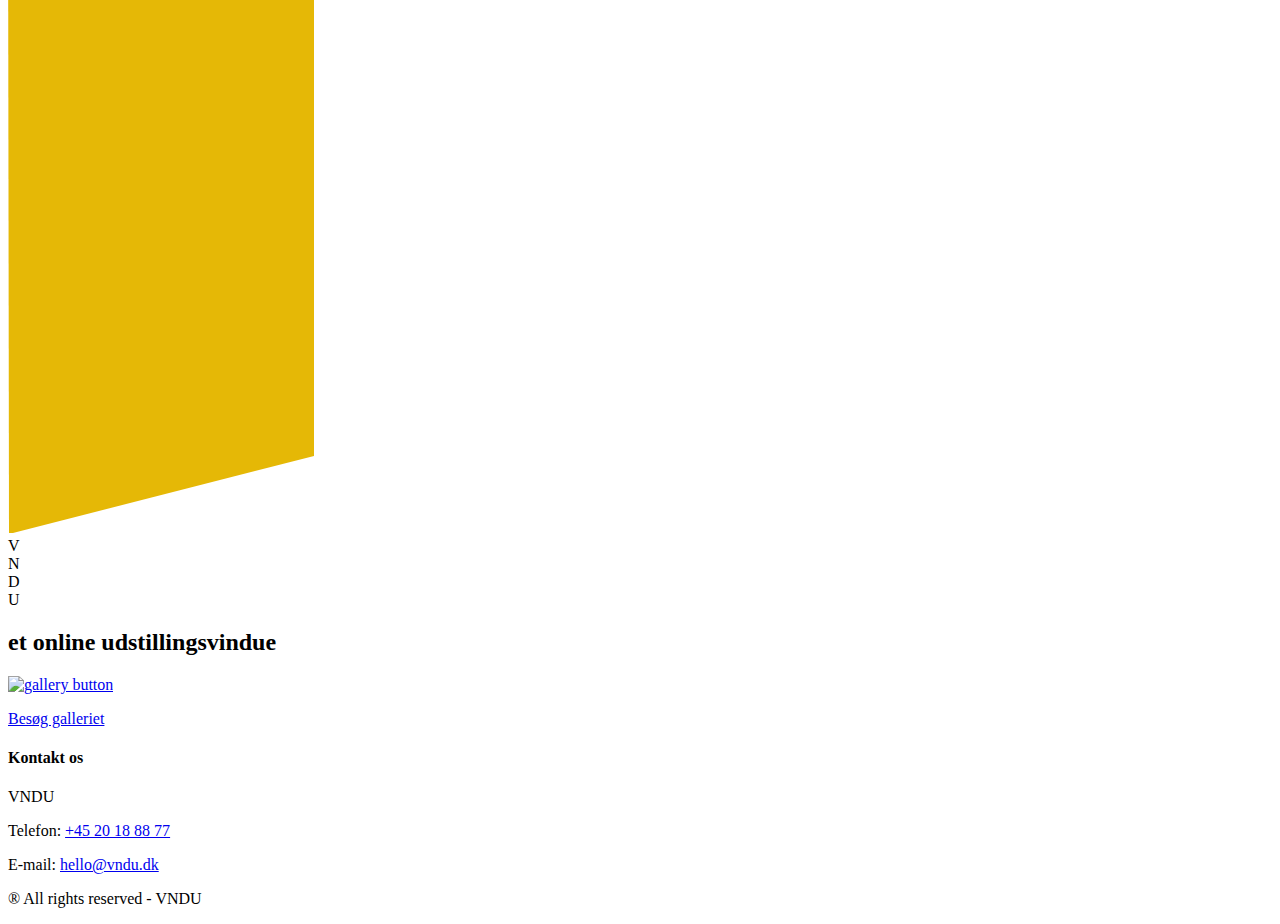
==== commit 1482b311: "about js" ====
--- a/index.html
+++ b/index.html
@@ -5,7 +5,9 @@
     <meta charset="utf-8">
     <meta name="viewport" content="width=device-width, initial-scale=1.0">
     <title>VNDU</title>
-    <link rel="stylesheet" href="style.css">
+    <link rel="stylesheet" href="styles/mutual.css">
+    <link rel="stylesheet" href="styles/gallery.css">
+    <link rel="stylesheet" href="styles/front.css">
     <link rel="preconnect" href="https://fonts.gstatic.com">
     <link href="https://fonts.googleapis.com/css2?family=Assistant:wght@400;600;700;800&family=Limelight&display=swap" rel="stylesheet">
     <link rel="apple-touch-icon" sizes="180x180" href="/favicon/apple-touch-icon.png">
@@ -13,470 +15,6 @@
     <link rel="icon" type="image/png" sizes="16x16" href="/favicon/favicon-16x16.png">
     <link rel="manifest" href="/favicon/site.webmanifest">
     <script src="https://kit.fontawesome.com/2c784390b6.js" crossorigin="anonymous"></script>
-
-    <style>
-        /*        placering af logoets dele*/
-        .logo_container {
-            display: flex;
-            justify-content: center;
-            flex-direction: row;
-            height: 100%;
-            flex-wrap: nowrap;
-        }
-
-        /*        animationer for hver væg i logoet ved load*/
-
-        .left_wall {
-            animation: flyin_left 1.5s ease forwards;
-            opacity: 0;
-            transform: scale(2);
-            filter: blur(4px);
-        }
-
-        @keyframes flyin_left {
-            to {
-                filter: blur(0);
-                transform: scale(1);
-                opacity: 1;
-            }
-        }
-
-        .middle_wall {
-            animation: flyin_middle 3s ease forwards;
-            opacity: 0;
-            transform: scale(0.7);
-        }
-
-        @keyframes flyin_middle {
-            to {
-                filter: blur(0);
-                transform: scale(1);
-                opacity: 1;
-            }
-        }
-
-        .right_wall {
-            animation: flyin_right 2.5s ease forwards;
-            opacity: 0;
-            transform: scale(3.5);
-            filter: blur(0px);
-        }
-
-        @keyframes flyin_right {
-            to {
-                filter: blur(0);
-                transform: scale(1);
-                opacity: 1;
-            }
-        }
-
-        /*mund*/
-        #wrapper {
-            width: 100%;
-            height: 100%;
-            position: absolute;
-            left: 50%;
-            transform: translateX(-50%) scale(0.8);
-        }
-
-        #lips_container {
-            position: absolute;
-            left: 30vw;
-            top: 15vw;
-
-        }
-
-        #lips_sprite {
-            background-image: url(img/talkinglips/Lips.svg);
-            background-size: cover;
-            width: 35vw;
-            height: 15vw;
-        }
-
-        #tale1_container {
-            position: absolute;
-            left: 44vw;
-            top: 25vw;
-
-
-        }
-
-        #tale1_sprite {
-            background-image: url(img/talkinglips/enjoypink.svg);
-            background-size: cover;
-            width: 11vw;
-            height: 24vw;
-        }
-
-        .scale {
-            animation: tale_scale 3s infinite;
-            animation-timing-function: ease-in-out;
-            transform-origin: top;
-            animation-direction: alternate-reverse;
-
-        }
-
-
-        @keyframes tale_scale {
-            0% {
-                transform: scale(1);
-            }
-
-            100% {
-                transform: scaleY(1.2);
-            }
-        }
-
-        #tale2_container {
-            position: absolute;
-            left: 58vw;
-            top: 22vw;
-
-        }
-
-        #tale2_sprite {
-            background-image: url(img/talkinglips/hallojsablue.svg);
-            background-size: cover;
-            width: 24vw;
-            height: 15vw;
-        }
-
-        .scale2 {
-            animation: tale_scale2 4s infinite;
-            animation-timing-function: ease-in-out;
-            transform-origin: top left;
-            animation-direction: alternate-reverse;
-
-        }
-
-
-        @keyframes tale_scale2 {
-            0% {
-                transform: scale(1);
-            }
-
-            100% {
-                transform: scale(1.2);
-            }
-        }
-
-
-
-        #tale3_container {
-            position: absolute;
-            left: 35vw;
-            top: 2vw;
-
-        }
-
-        #tale3_sprite {
-            background-image: url(img/talkinglips/hallopink.svg);
-            background-size: cover;
-            width: 10vw;
-            height: 18vw;
-        }
-
-        .scale3 {
-            animation: tale_scale3 2.5s infinite;
-            animation-timing-function: ease-in-out;
-            transform-origin: bottom right;
-            animation-direction: alternate-reverse;
-            animation-delay: 1s;
-
-
-        }
-
-
-        @keyframes tale_scale3 {
-            0% {
-                transform: skewY(1deg);
-
-            }
-
-            100% {
-                transform: skewX(20deg);
-
-            }
-        }
-
-
-        #tale4_container {
-            position: absolute;
-            left: 53vw;
-            top: 25vw;
-
-        }
-
-        #tale4_sprite {
-            background-image: url(img/talkinglips/Hejdu.svg);
-            background-size: cover;
-            width: 29vw;
-            height: 23vw;
-        }
-
-        .scale4 {
-            animation: tale_scale4 2s infinite;
-            animation-timing-function: ease-in-out;
-            transform-origin: top;
-            animation-direction: alternate-reverse;
-            animation-delay: 1s;
-
-
-        }
-
-
-        @keyframes tale_scale4 {
-            0% {
-                transform: scaleY(1);
-
-            }
-
-            100% {
-                transform: skewX(20deg);
-
-            }
-        }
-
-        #tale5_container {
-            position: absolute;
-            left: 49vw;
-            top: 2vw;
-
-        }
-
-        #tale5_sprite {
-            background-image: url(img/talkinglips/hejj.svg);
-            background-size: cover;
-            width: 12vw;
-            height: 18vw;
-        }
-
-        .scale5 {
-            animation: tale_scale5 4s infinite;
-            animation-timing-function: ease-in-out;
-            transform-origin: bottom left;
-            animation-direction: alternate-reverse;
-
-
-        }
-
-
-        @keyframes tale_scale5 {
-            0% {
-                transform: scaleX(1);
-
-            }
-
-            100% {
-                transform: skewX(-30deg);
-
-            }
-        }
-
-
-        #tale6_container {
-            position: absolute;
-            left: 24vw;
-            top: 22vw;
-
-        }
-
-        #tale6_sprite {
-            background-image: url(img/talkinglips/heythere.svg);
-            background-size: cover;
-            width: 25vw;
-            height: 16vw;
-        }
-
-        .scale6 {
-            animation: tale_scale6 2s infinite;
-            animation-timing-function: ease-in-out;
-            transform-origin: top left;
-            animation-direction: alternate-reverse;
-            animation-delay: 3s;
-
-
-        }
-
-
-        @keyframes tale_scale6 {
-            0% {
-                transform: scaleX(1);
-
-            }
-
-            100% {
-                transform: skewX(-15deg);
-
-            }
-        }
-
-
-        #tale7_container {
-            position: absolute;
-            left: 18vw;
-            top: 20vw;
-
-        }
-
-        #tale7_sprite {
-            background-image: url(img/talkinglips/lookyellow.svg);
-            background-size: cover;
-            width: 28vw;
-            height: 10vw;
-        }
-
-
-        .scale7 {
-            animation: tale_scale7 2s infinite;
-            animation-timing-function: ease-in-out;
-            transform-origin: top left;
-            animation-direction: alternate-reverse;
-            animation-delay: 4s;
-
-
-        }
-
-
-        @keyframes tale_scale7 {
-            0% {
-                transform: scaleX(1);
-
-            }
-
-            100% {
-                transform: skewX(-40deg);
-
-            }
-        }
-
-        #tale8_container {
-            position: absolute;
-            left: 22vw;
-            top: 11vw;
-
-        }
-
-        #tale8_sprite {
-            background-image: url(img/talkinglips/velkommenblue.svg);
-            background-size: cover;
-            width: 21vw;
-            height: 11vw;
-        }
-
-        .scale8 {
-            animation: tale_scale8 2s infinite;
-            animation-timing-function: ease-in-out;
-            transform-origin: bottom;
-            animation-direction: alternate-reverse;
-            animation-delay: 1s;
-
-
-        }
-
-
-        @keyframes tale_scale8 {
-            0% {
-                transform: scaleX(1);
-
-            }
-
-            100% {
-                transform: skewX(40deg);
-
-            }
-        }
-
-        #tale9_container {
-            position: absolute;
-            left: 52vw;
-            top: 7vw;
-
-        }
-
-        #tale9_sprite {
-            background-image: url(img/talkinglips/welcomegul.svg);
-            background-size: cover;
-            width: 28vw;
-            height: 19vw;
-        }
-
-        .scale9 {
-            animation: tale_scale9 2s infinite;
-            animation-timing-function: ease-in-out;
-            transform-origin: bottom;
-            animation-direction: alternate-reverse;
-
-
-        }
-
-
-        @keyframes tale_scale9 {
-            0% {
-                transform: scaleX(1);
-
-            }
-
-            100% {
-                transform: skew(-30deg);
-
-            }
-        }
-
-
-
-        /*responsiveness for logoets dele*/
-
-        @media (min-width:650px) {
-
-            .logo_container {
-                display: flex;
-                justify-content: flex-end;
-                justify-items: center;
-                flex-direction: row;
-                align-items: center;
-                margin: 0;
-                padding: 0;
-                max-width: 550px;
-                max-height: 400px;
-            }
-
-            .left_wall img,
-            .middle_wall img,
-            .right_wall img {
-                max-height: 400px;
-            }
-
-            @media (min-width:725px) {
-
-                .logo_container {
-                    margin-left: 10vw;
-                }
-            }
-
-            @media (min-width:950px) {
-                .logo_container {
-                    margin: 0 2vw 0 0;
-                    max-width: 100%;
-                    max-height: 100%;
-                }
-
-                .landing_letter {
-                    font-size: 13vw;
-                }
-
-                #landing_text_top,
-                #landing_text_bottom {
-                    display: inline-block;
-                    line-height: normal;
-                }
-
-                #landing_text {
-                    place-self: center center;
-                }
-            }
-    </style>
-
 </head>
 
 <body>
@@ -501,14 +39,12 @@
         <div id="landing">
             <div id="landing_content">
                 <div id="landing_grid">
-
                     <!--logoets tre dele-->
                     <div class="logo_container">
                         <div class="left_wall"><img src="img/logo_parts/logo_pink.svg" alt="left wall"></div>
                         <div class="middle_wall"><img src="img/logo_parts/logo_red.svg" alt="middle wall"></div>
                         <div class="right_wall"><img src="img/logo_parts/logo_gul.svg" alt="irght wall"></div>
                     </div>
-
                     <!--Tekst på "splash" område-->
                     <div id="landing_text">
                         <div id="landing_text_top">
@@ -523,63 +59,45 @@
                     </div>
                 </div>
             </div>
-
             <!--pil til scroll-->
             <a href="#section_welcome" class="fas fa-chevron-down"> </a>
-
         </div>
-
         <!--sektion for dynamisk mund -->
-
         <section id="section_welcome">
-
             <div id="wrapper">
-
                 <div id="lips_container">
                     <div id="lips_sprite"></div>
                 </div>
-
                 <div id="tale1_container" class="scale">
                     <div id="tale1_sprite"></div>
                 </div>
-
                 <div id="tale2_container" class="scale2">
                     <div id="tale2_sprite"></div>
                 </div>
-
                 <div id="tale3_container" class="scale3">
                     <div id="tale3_sprite"></div>
                 </div>
-
                 <div id="tale4_container" class="scale4">
                     <div id="tale4_sprite"></div>
                 </div>
-
                 <div id="tale5_container" class="scale5">
                     <div id="tale5_sprite"></div>
                 </div>
-
                 <div id="tale6_container" class="scale6">
                     <div id="tale6_sprite"></div>
                 </div>
-
                 <div id="tale7_container" class="scale7">
                     <div id="tale7_sprite"></div>
                 </div>
-
                 <div id="tale8_container" class="scale8">
                     <div id="tale8_sprite"></div>
                 </div>
-
                 <div id="tale9_container" class="scale9">
                     <div id="tale9_sprite"></div>
                 </div>
-
             </div>
         </section>
-
         <!--Eksempler fra galleri + navigation til single view og galleri-->
-
         <section id="section_examples">
             <div class="container"></div>
             <a href="gallery.html" id="gallery_button">
@@ -605,9 +123,7 @@
             </article>
         </template>
     </main>
-
     <!--    footer-->
-
     <footer>
         <div class="footer_top">
             <div class="left">
@@ -628,4 +144,6 @@
     </footer>
     <script src="scripts/script.js"></script>
     <script src="scripts/burger.js"></script>
-</body></html>
+</body>
+
+</html>
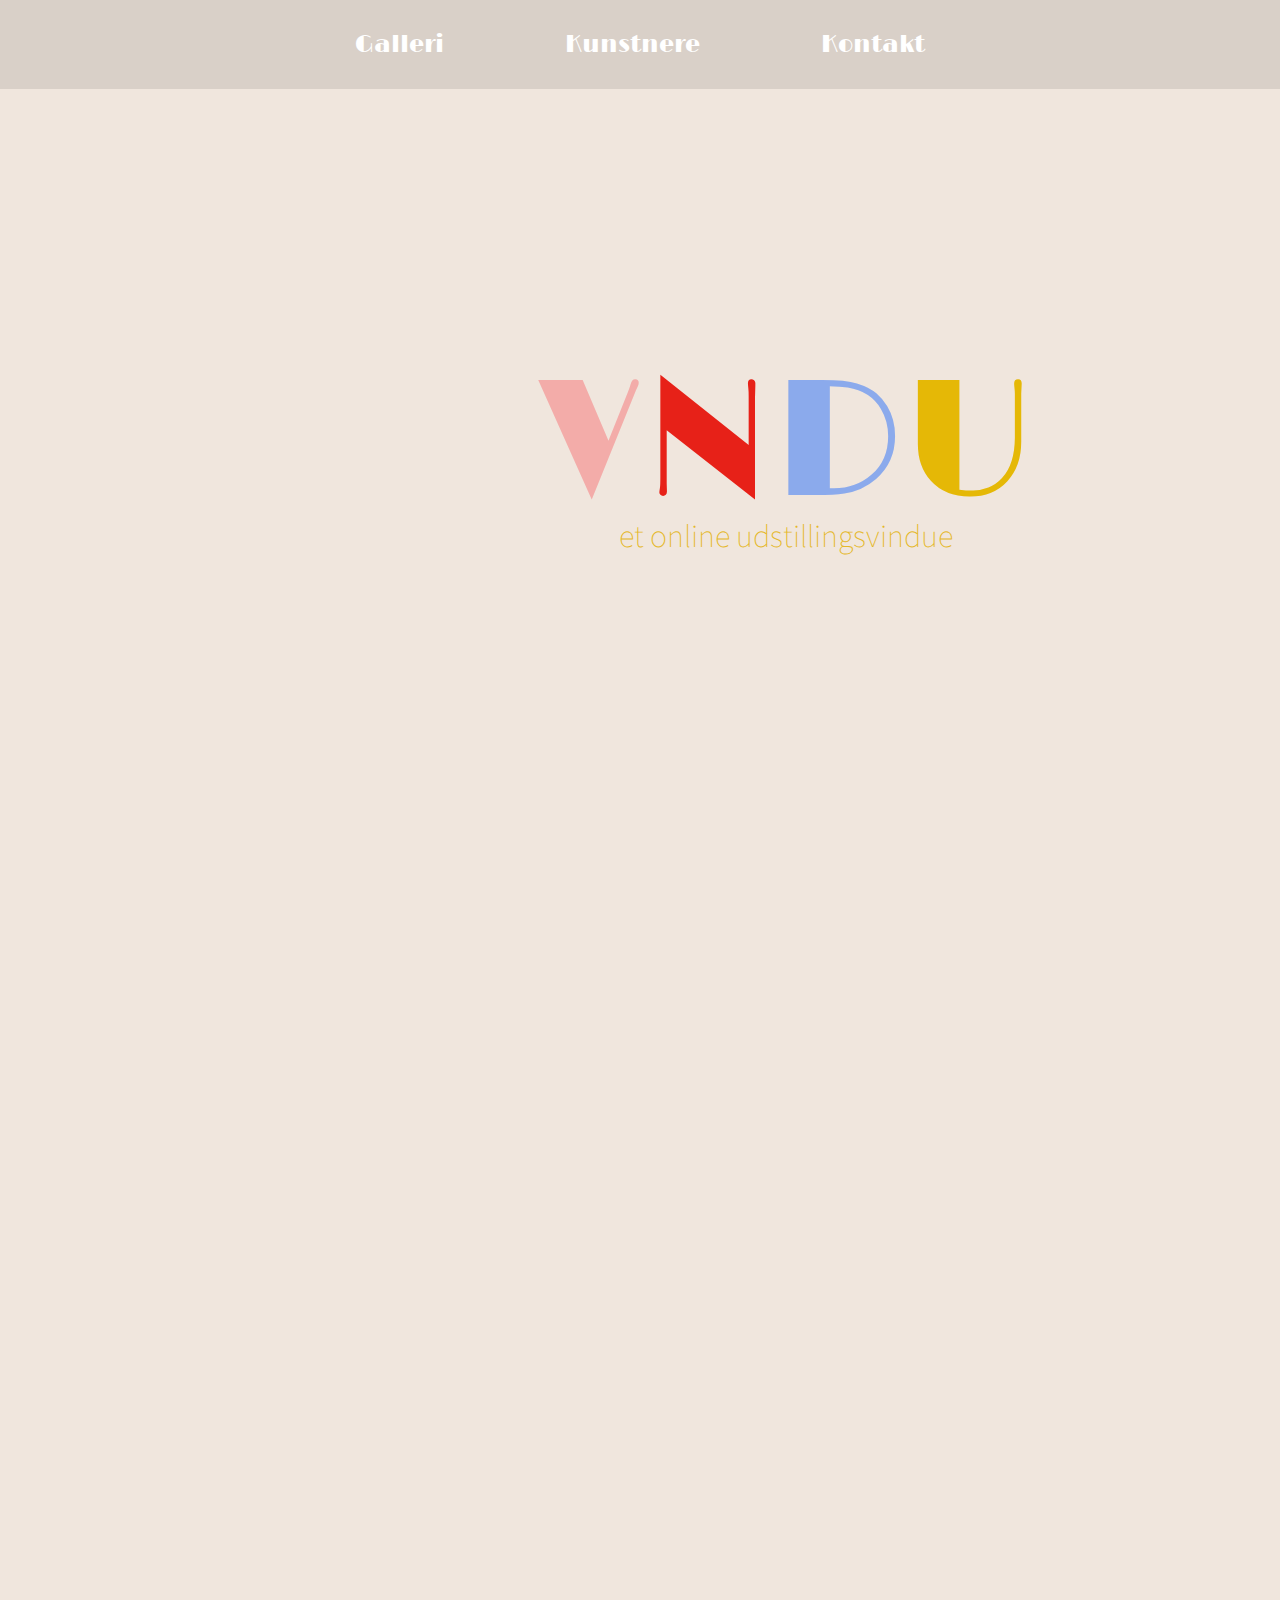
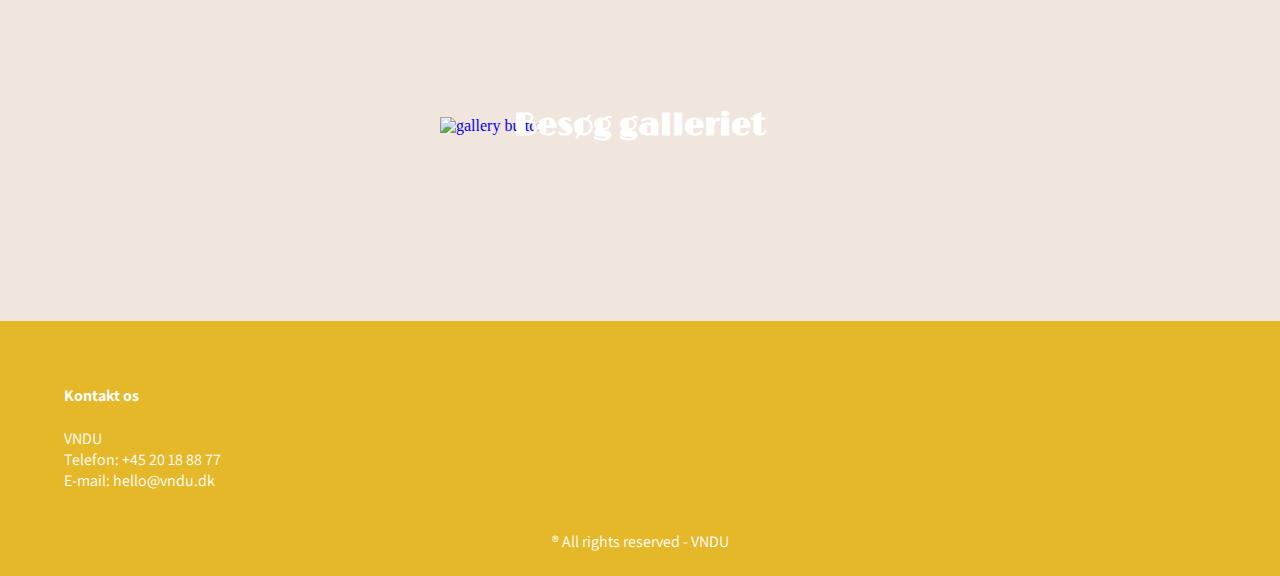
==== commit a65118b0: "Forside update" ====
--- a/index.html
+++ b/index.html
@@ -15,19 +15,23 @@
     <link rel="icon" type="image/png" sizes="16x16" href="/favicon/favicon-16x16.png">
     <link rel="manifest" href="/favicon/site.webmanifest">
     <script src="https://kit.fontawesome.com/2c784390b6.js" crossorigin="anonymous"></script>
+
 </head>
 
 <body>
     <header>
         <nav id="global">
             <div id="menuknap_wrapper">
+
+                <!--Burgermenuen som vises på mibiludgaven-->
                 <div id="menuknap">
                     <div class="bar1"></div>
                     <div class="bar2"></div>
                     <div class="bar3"></div>
                 </div>
-                <a href="index.html" id="logo_menu"><img src="img/logo.svg" alt="logo"></a>
             </div>
+            <!--Menuens tre punkter-->
+
             <ul id="oversigt" class="hidden" class="slide">
                 <li><a href="gallery.html">Galleri</a></li>
                 <li><a href="about.html">Kunstnere</a></li>
@@ -99,12 +103,16 @@
         </section>
         <!--Eksempler fra galleri + navigation til single view og galleri-->
         <section id="section_examples">
+
+            <!--En tom container til de tilfældigt genererede billeder ud fra det hentede json-->
             <div class="container"></div>
             <a href="gallery.html" id="gallery_button">
                 <img src="img/buttons/button_yellow.svg" alt="gallery button">
                 <p>Besøg galleriet</p>
             </a>
         </section>
+
+        <!--Templaten (skabelon) der klones og udfyldes af det tilfældige objekter fra json og tilføjes til ovenstående container-->
         <template>
             <article>
                 <div class="top">
@@ -123,6 +131,7 @@
             </article>
         </template>
     </main>
+
     <!--    footer-->
     <footer>
         <div class="footer_top">
--- a/styles/mutual.css
+++ b/styles/mutual.css
@@ -0,0 +1,387 @@
+/*------------------essentials------------------*/
+
+* {
+    box-sizing: border-box;
+}
+
+img {
+    width: 100%;
+}
+
+section {
+    max-width: 1200px;
+    margin: 5rem auto;
+    padding: 1rem;
+}
+
+body {
+    background-color: #F0E6DD;
+    margin: 0;
+}
+
+html {
+    scroll-behavior: smooth;
+}
+
+h1 {
+    font-family: 'Limelight', sans-serif;
+}
+
+@media (min-width:650px) {
+    h1 {
+        font-size: 2.5rem;
+    }
+}
+
+/*------------------utility------------------*/
+
+.none {
+    display: none;
+}
+
+/*------------------header------------------*/
+
+/*menu fane og dens design på mobiludgaven global*/
+
+header {
+    background-color: #D9D0C8;
+    height: 80px;
+}
+
+.hidden {
+    opacity: 0;
+    z-index: -10;
+}
+
+#menuknap_wrapper {
+    display: flex;
+    justify-content: space-between;
+    padding: 2vh 2vh;
+}
+
+
+#menuknap {
+    display: inline-block;
+    cursor: pointer;
+}
+
+#oversigt {
+    list-style-type: none;
+    display: block;
+    padding: 20px 0px;
+    margin: 0px;
+    position: absolute;
+    background-color: #D9D0C8;
+    width: 100%;
+    z-index: 1;
+}
+
+/*slide animation til burgermenuen*/
+
+.slide {
+    animation-name: slide_kf;
+    animation-duration: 1s;
+    animation-iteration-count: 1;
+    animation-fill-mode: both;
+    animation-direction: alternate;
+}
+
+@keyframes slide_kf {
+    0% {
+        transform: translateX(-60vw);
+    }
+
+    100% {
+        transform: translateX(0vw);
+    }
+}
+
+
+li a {
+    border: none;
+    text-decoration: none;
+    display: inline-block;
+    transition-duration: 0.4s;
+    cursor: pointer;
+    background-color: #D9D0C8;
+    color: white;
+    font-family: 'Limelight', sans-serif;
+    font-size: 1.5rem;
+    border: none;
+    margin: 20px;
+}
+
+li a:hover {
+    color: #8d0019;
+}
+
+
+/*    menuen */
+#oversigt {
+    padding: 65px 0px;
+}
+
+/*textfarve til den nuværende tab i headerens navigation*/
+.current {
+    color: #8d0019;
+}
+
+
+/* ------- burgermenu icon hvordan den går over i x -----------*/
+.bar1,
+.bar2,
+.bar3 {
+    width: 34px;
+    height: 5px;
+    background-color: #f5faff;
+    margin: 6px 20px;
+    transition: 0.4s;
+}
+
+.change .bar1 {
+    -webkit-transform: rotate(-45deg) translate(-9px, 6px);
+    transform: rotate(-45deg) translate(-9px, 6px);
+}
+
+.change .bar2 {
+    opacity: 0;
+}
+
+.change .bar3 {
+    -webkit-transform: rotate(45deg) translate(-8px, -8px);
+    transform: rotate(45deg) translate(-8px, -8px);
+}
+
+
+#logo_menu {
+    display: inline-block;
+    position: absolute;
+    width: 6rem;
+    left: 50%;
+    transform: translateX(-50%);
+    top: 4%;
+    z-index: 20;
+}
+
+@media (min-width:650px) {
+    #oversigt {
+        padding: 20px 0px;
+    }
+
+    #logo_menu {
+        width: 7rem;
+        left: 3%;
+        top: 30%;
+        transform: translateX(0%);
+    }
+}
+
+/*------------brugermanu og nav global------------*/
+
+@media (min-width:650px) {
+
+    #global {
+        display: flex;
+        position: fixed;
+        flex-direction: row;
+        justify-content: center;
+        padding: 0px 0px;
+        width: 100vw;
+        z-index: 1
+    }
+
+    #menuknap_wrapper {
+        padding: 0vh 0vh;
+    }
+
+    #menuknap {
+        display: none;
+    }
+
+    #oversigt.hidden {
+        opacity: 1;
+        z-index: 10;
+    }
+
+    #oversigt li {
+        display: inline-block;
+        margin-bottom: 0;
+        margin-top: 0px;
+        margin: 0% 3%;
+    }
+
+    li a {
+        margin: 10px 20px;
+    }
+
+    #oversigt {
+        position: relative;
+        text-align: center;
+    }
+
+    #logo_menu {
+        width: 8%;
+        left: 3%;
+        top: 30%;
+    }
+}
+
+/*------------------footer------------------*/
+
+footer {
+    background-color: #E5B829;
+    color: white;
+    padding: 1.5rem;
+    margin-top: 4rem;
+}
+
+footer h4 {
+    font-family: 'Assistant';
+    font-weight: 700;
+    margin-top: 0;
+}
+
+footer p {
+    font-family: 'Assistant';
+    margin: 0;
+}
+
+footer i {
+    cursor: pointer;
+}
+
+footer .left {
+    margin-bottom: 2.5rem;
+}
+
+footer .right {
+    font-size: 2.5rem;
+    margin-bottom: 2.5rem;
+    text-align: center;
+}
+
+.footer_bottom {
+    text-align: center;
+}
+
+footer .fab {
+    margin: 1rem;
+    align-self: center;
+}
+
+footer a {
+    text-decoration: none;
+    color: white;
+    position: relative;
+}
+
+/*animation til kontaktlinksne i footeren*/
+
+footer a.kontaktlink::before {
+    content: "";
+    position: absolute;
+    width: 100%;
+    height: 1px;
+    bottom: 0;
+    left: 0;
+    background-color: #8d0019;
+    visibility: hidden;
+    transform: scaleX(0);
+    transition: all 0.3s ease-in-out 0s;
+}
+
+footer a.kontaktlink:hover::before {
+    visibility: visible;
+    transform: scaleX(1);
+}
+
+footer a.kontaktlink:hover {
+    color: #8d0019;
+}
+
+footer a.kontaktlink:active {
+    color: #8d0019;
+}
+
+/*organisering af footers indhold på tablet og desktop*/
+
+@media (min-width:650px) {
+    .footer_top {
+        display: flex;
+        flex-direction: row;
+        justify-content: space-between;
+        padding: 2.5rem;
+    }
+
+    footer .left,
+    footer .right {
+        margin-bottom: 0;
+    }
+
+    footer .right {
+        display: flex;
+    }
+}
+
+/*------------------knapper------------------*/
+
+/*effekter på knapperne med malingsbaggrunden*/
+
+#gallery_button:hover,
+#form_button:hover {
+    animation: screenshot_scale 0.2s infinite;
+    animation-timing-function: linear;
+    animation-iteration-count: 1;
+    animation-fill-mode: both;
+}
+
+/*hover-effekt til de almindelig mindre knapper*/
+
+.read_more:hover {
+    background: #F3ACA9 !important;
+    border-color: #F3ACA9 !important;
+    animation: screenshot_scale 0.2s infinite;
+    animation-timing-function: linear;
+    animation-iteration-count: 1;
+    animation-fill-mode: both;
+}
+
+
+@keyframes screenshot_scale {
+    0% {
+        transform: scale(1);
+    }
+
+    100% {
+        transform: scale(1.03);
+    }
+}
+
+/*design og stilering af de almindelig knapper samt deres hover-effekter*/
+
+.tilbage_knap {
+    font-family: 'Assistant', sans-serif;
+    font-size: 1.5rem;
+    font-weight: 600;
+    background: #FCBF2F;
+    color: white;
+    padding: 1rem;
+    text-align: center;
+    border: 2px solid #FCBF2F;
+    margin-top: 1rem;
+    cursor: pointer;
+    text-decoration: none;
+}
+
+.tilbage_knap:hover {
+    background: #F3ACA9 !important;
+    border-color: #F3ACA9 !important;
+    animation: screenshot_scale 0.2s infinite;
+    animation-timing-function: linear;
+    animation-iteration-count: 1;
+    animation-fill-mode: both;
+}
+
+.tilbage_container {
+    margin-top: 3rem;
+}
--- a/styles/gallery.css
+++ b/styles/gallery.css
@@ -0,0 +1,271 @@
+/*------------------galleries------------------*/
+
+/*definering af containeren samt dens indhold til brug på flere sider*/
+
+/*skaber horisontal scroll*/
+.container {
+    overflow: auto;
+    white-space: nowrap;
+}
+
+.container article {
+    cursor: pointer;
+}
+
+article {
+    display: inline-flex;
+    flex-direction: column;
+    max-width: 17rem;
+    margin: 0.5rem;
+}
+
+article h2 {
+    font-family: 'Assistant', sans-serif;
+    color: #E5B829;
+    margin: 0;
+}
+
+article h3 {
+    font-family: 'Assistant', sans-serif;
+    font-style: italic;
+    font-weight: 300;
+    color: #707070;
+    margin: 0.5rem 0;
+}
+
+article p {
+    font-family: 'Assistant', sans-serif;
+    margin-top: 0.5rem;
+    color: #707070;
+    white-space: normal;
+}
+
+article img {
+    margin: 0;
+    object-fit: cover;
+    height: 25rem;
+}
+
+/*stilering af knappen i bunden af artiklerne*/
+
+article button {
+    font-family: 'Assistant', sans-serif;
+    font-size: 1.5rem;
+    font-weight: 600;
+    background: #FCBF2F;
+    color: white;
+    padding: 1rem;
+    text-align: center;
+    border: 2px solid #FCBF2F;
+    width: 100%;
+    margin-top: 1rem;
+    cursor: pointer;
+}
+
+article .top {
+    margin-bottom: 0;
+}
+
+/*adskiller artiklens textfelt, således text altid ligger i toppen og knappen i bunden*/
+
+article .bottom {
+    display: flex;
+    flex-direction: column;
+    justify-content: space-between;
+    background-color: white;
+    padding: 1.3rem;
+    margin-top: 0;
+    height: 17rem;
+}
+
+/*får malingknappen og teksten ovenpå til at ligge ovenpå hinanden*/
+
+#gallery_button {
+    display: grid;
+    margin: 3rem auto;
+    max-width: 25rem;
+    cursor: pointer;
+    text-decoration: none;
+}
+
+#gallery_button p {
+    font-family: 'Limelight', sans-serif;
+    font-size: 2rem;
+    font-weight: 600;
+    text-decoration: none;
+    color: white;
+}
+
+#gallery_button p,
+#gallery_button img {
+    grid-area: 1/1;
+    place-self: center center;
+}
+
+@media (min-width: 650px) {
+
+    /*fjerner det horisontale scroll nedarvet fra mobilversionen*/
+
+    .container {
+        overflow: auto;
+        white-space: normal;
+        display: grid;
+        grid-template-columns: repeat(2, 1fr);
+    }
+
+    article {
+        display: inline-flex;
+        flex-direction: column;
+        max-width: none;
+        margin: 0.5rem;
+    }
+}
+
+@media (min-width: 950px) {
+    .container {
+        grid-template-columns: repeat(3, 1fr);
+    }
+
+    /*skjuler den sidste artikel i de tilfældigt generede eksempler for at gøre design konsekvent*/
+
+    #section_other article:nth-last-child(1),
+    #section_examples article:nth-last-child(1) {
+        display: none;
+    }
+}
+
+/*------------------gallery------------------*/
+
+/*splashbillede i toppen af galleriet*/
+
+#gallery_splash {
+    width: 100%;
+    height: 40vh;
+    background-image: url(../img/splash_gallery.svg);
+    background-size: cover;
+    background-position: 50%;
+}
+
+/*omvender det horisontale scroll på selve gallerisidens container så man ikke scroller horisontalt gennem hele galleriet*/
+
+#section_gallery .container {
+    white-space: normal;
+}
+
+#section_gallery article {
+    max-width: none;
+}
+
+#section_gallery article img {
+    height: auto;
+}
+
+/*stilerer filtreringsknapperne ovenover galleriet og giver dem hovereffekt*/
+
+#section_gallery nav {
+    margin: 0.5rem;
+    text-align: center;
+}
+
+#section_gallery nav button {
+    font-family: 'Assistant', sans-serif;
+    font-size: 1.5rem;
+    font-weight: 600;
+    background: #FCBF2F;
+    color: white;
+    padding: 1rem;
+    border: 2px solid #FCBF2F;
+    cursor: pointer;
+    text-align: left;
+    display: block;
+    width: 100%;
+    margin: 0.1rem 0;
+}
+
+.dropdown {
+    font-family: 'Assistant', sans-serif;
+    font-size: 2rem;
+    font-weight: 600;
+    background: #FCBF2F;
+    color: white;
+    padding: 1rem;
+    border: 2px solid #FCBF2F;
+    cursor: pointer;
+    display: inline-block;
+}
+
+/*sætter dropdowntagget og -pilen ved siden af hinanden i hver sin ende af elementet*/
+
+#dropdown_flex {
+    display: flex;
+    flex-direction: row;
+    justify-content: space-between;
+    background: #FCBF2F;
+    text-decoration: none;
+}
+
+/*skjuler dropdown-indholdet*/
+
+#dropdown_items {
+    display: none;
+}
+
+/*klasse til brug af den nuværende anvendte filtreringsknap*/
+
+.selected {
+    background: #F3ACA9 !important;
+    border-color: #F3ACA9 !important;
+}
+
+@media (min-width:650px) {
+
+    /*tilføjer hovereffekter til knapperne på tablet og desktop*/
+
+    #section_gallery nav button {
+        display: inline-block;
+        margin: 1rem;
+        width: auto;
+        text-align: center
+    }
+
+    #section_gallery nav button:hover {
+        background: #F3ACA9 !important;
+        border-color: #F3ACA9 !important;
+    }
+
+    /*skjuler dropdownmenuen og placerer nav normalt*/
+
+    #dropdown_flex {
+        display: none;
+    }
+
+    #dropdown_items {
+        display: block !important;
+    }
+}
+
+
+
+@media (min-width:650px) {
+
+    /*definerer tablet-grid*/
+
+    #section_gallery .container {
+        display: grid;
+        grid-template-columns: repeat(2, 1fr)
+    }
+
+    #section_gallery article img {
+        height: 25rem;
+    }
+}
+
+@media (min-width: 950px) {
+
+    /*definerer desktop-grid*/
+
+    #section_gallery .container {
+        display: grid;
+        grid-template-columns: repeat(3, 1fr);
+    }
+}
--- a/styles/front.css
+++ b/styles/front.css
@@ -0,0 +1,574 @@
+/*------------------landing------------------*/
+
+#landing {
+    width: 100%;
+    height: 100vh;
+}
+
+#logo_menu {
+    top: -11%;
+}
+
+/*
+.forside_logo {
+    margin: -2rem 0 2rem 0;
+}
+*/
+
+/*centrering af indholdet på landing*/
+
+#landing_content {
+    position: absolute;
+    width: 80%;
+    top: 50%;
+    left: 50%;
+    transform: translate(-50%, -50%);
+}
+
+#landing_text {
+    text-align: center;
+}
+
+#landing_text_bottom {
+    line-height: 1rem;
+}
+
+.landing_letter {
+    display: inline-block;
+    font-family: 'Limelight', sans-serif;
+    font-size: 10rem;
+}
+
+/*farve til de enkelte bogstaver på forsidens logo*/
+
+#landing_v {
+    color: #F3ACA9;
+}
+
+#landing_n {
+    color: #E72118;
+}
+
+#landing_d {
+    color: #8BAAEC;
+}
+
+#landing_u {
+    color: #E5B806;
+}
+
+/*pil til at indikere du kan scrolle fortsat ned fra landing*/
+
+.fa-chevron-down {
+    position: absolute;
+    bottom: 1rem;
+    left: 50%;
+    transform: translateX(-50%);
+    font-size: 3rem;
+    color: #DB0916;
+    text-decoration: none;
+    margin-top: 12px;
+}
+
+#landing h2 {
+    font-family: 'Assistant', sans-serif;
+    color: #E5B829;
+    font-weight: 100;
+    margin: 1rem 0 0 0;
+}
+
+@keyframes screenshot_scale {
+    0% {
+        transform: scale(1);
+    }
+
+    100% {
+        transform: scale(1.03);
+    }
+}
+
+/*styring af landingens responsivitet*/
+
+@media (min-width:650px) {
+    #landing h2 {
+        margin: -2rem 0 0 0;
+        font-size: 2rem;
+    }
+}
+
+@media (min-width: 950px) {
+    #landing_text_bottom {
+        line-height: 2rem;
+    }
+
+    #landing h2 {
+        margin: 0 0 0 0;
+        font-size: 2rem;
+    }
+}
+
+@media (min-width: 1200px) {
+    #landing h2 {
+        margin: -2rem 0 0 0;
+    }
+}
+
+@media (min-width:650px) {
+
+    #landing_text_top,
+    #landing_text_bottom {
+        display: inline-block;
+        line-height: normal;
+    }
+
+    #landing_text {
+        place-self: center center;
+    }
+}
+
+@media (min-width:950px) {
+    #landing_grid {
+        display: grid;
+        grid-template-columns: 10fr 25fr;
+    }
+}
+
+/*placering af logoets dele*/
+.logo_container {
+    display: flex;
+    justify-content: center;
+    flex-direction: row;
+    height: 100%;
+    flex-wrap: nowrap;
+}
+
+/*animationer for hver væg i logoet ved load*/
+
+.left_wall {
+    animation: flyin_left 1.5s ease forwards;
+    opacity: 0;
+    transform: scale(2);
+    filter: blur(4px);
+}
+
+@keyframes flyin_left {
+    to {
+        filter: blur(0);
+        transform: scale(1);
+        opacity: 1;
+    }
+}
+
+.middle_wall {
+    animation: flyin_middle 3s ease forwards;
+    opacity: 0;
+    transform: scale(0.7);
+}
+
+@keyframes flyin_middle {
+    to {
+        filter: blur(0);
+        transform: scale(1);
+        opacity: 1;
+    }
+}
+
+.right_wall {
+    animation: flyin_right 2.5s ease forwards;
+    opacity: 0;
+    transform: scale(3.5);
+    filter: blur(0px);
+}
+
+@keyframes flyin_right {
+    to {
+        filter: blur(0);
+        transform: scale(1);
+        opacity: 1;
+    }
+}
+
+
+/*------------------welcome------------------*/
+
+/*placering af den interaktive mund under landing*/
+
+#section_welcome {
+    height: 60vw;
+    margin: 0 auto;
+}
+
+@media (min-width:950px) {
+    #section_welcome {
+        height: 43vw;
+    }
+}
+
+/*placering af de individuelle elementer fra mundren samt deres animerede effekter*/
+#wrapper {
+    width: 100%;
+    position: absolute;
+    left: 50%;
+    transform: translateX(-50%) scale(1);
+}
+
+@media (min-width:650px) {
+    #wrapper {
+        transform: translateX(-50%) scale(0.8);
+    }
+}
+
+#lips_container {
+    position: absolute;
+    left: 30vw;
+    top: 15vw;
+}
+
+#lips_sprite {
+    background-image: url(../img/talkinglips/Lips.svg);
+    background-size: cover;
+    width: 35vw;
+    height: 15vw;
+}
+
+#tale1_container {
+    position: absolute;
+    left: 44vw;
+    top: 25vw;
+}
+
+#tale1_sprite {
+    background-image: url(../img/talkinglips/enjoypink.svg);
+    background-size: cover;
+    width: 11vw;
+    height: 24vw;
+}
+
+.scale {
+    animation: tale_scale 3s infinite;
+    animation-timing-function: ease-in-out;
+    transform-origin: top;
+    animation-direction: alternate-reverse;
+}
+
+
+@keyframes tale_scale {
+    0% {
+        transform: scale(1);
+    }
+
+    100% {
+        transform: scaleY(1.2);
+    }
+}
+
+#tale2_container {
+    position: absolute;
+    left: 58vw;
+    top: 22vw;
+}
+
+#tale2_sprite {
+    background-image: url(../img/talkinglips/hallojsablue.svg);
+    background-size: cover;
+    width: 24vw;
+    height: 15vw;
+}
+
+.scale2 {
+    animation: tale_scale2 4s infinite;
+    animation-timing-function: ease-in-out;
+    transform-origin: top left;
+    animation-direction: alternate-reverse;
+}
+
+
+@keyframes tale_scale2 {
+    0% {
+        transform: scale(1);
+    }
+
+    100% {
+        transform: scale(1.2);
+    }
+}
+
+#tale3_container {
+    position: absolute;
+    left: 35vw;
+    top: 2vw;
+}
+
+#tale3_sprite {
+    background-image: url(../img/talkinglips/hallopink.svg);
+    background-size: cover;
+    width: 10vw;
+    height: 18vw;
+}
+
+.scale3 {
+    animation: tale_scale3 2.5s infinite;
+    animation-timing-function: ease-in-out;
+    transform-origin: bottom right;
+    animation-direction: alternate-reverse;
+    animation-delay: 1s;
+}
+
+
+@keyframes tale_scale3 {
+    0% {
+        transform: skewY(1deg);
+    }
+
+    100% {
+        transform: skewX(20deg);
+    }
+}
+
+#tale4_container {
+    position: absolute;
+    left: 53vw;
+    top: 25vw;
+}
+
+#tale4_sprite {
+    background-image: url(../img/talkinglips/Hejdu.svg);
+    background-size: cover;
+    width: 29vw;
+    height: 23vw;
+}
+
+.scale4 {
+    animation: tale_scale4 2s infinite;
+    animation-timing-function: ease-in-out;
+    transform-origin: top;
+    animation-direction: alternate-reverse;
+    animation-delay: 1s;
+}
+
+
+@keyframes tale_scale4 {
+    0% {
+        transform: scaleY(1);
+    }
+
+    100% {
+        transform: skewX(20deg);
+    }
+}
+
+#tale5_container {
+    position: absolute;
+    left: 49vw;
+    top: 2vw;
+}
+
+#tale5_sprite {
+    background-image: url(../img/talkinglips/hejj.svg);
+    background-size: cover;
+    width: 12vw;
+    height: 18vw;
+}
+
+.scale5 {
+    animation: tale_scale5 4s infinite;
+    animation-timing-function: ease-in-out;
+    transform-origin: bottom left;
+    animation-direction: alternate-reverse;
+}
+
+
+@keyframes tale_scale5 {
+    0% {
+        transform: scaleX(1);
+    }
+
+    100% {
+        transform: skewX(-30deg);
+    }
+}
+
+
+#tale6_container {
+    position: absolute;
+    left: 24vw;
+    top: 22vw;
+}
+
+#tale6_sprite {
+    background-image: url(../img/talkinglips/heythere.svg);
+    background-size: cover;
+    width: 25vw;
+    height: 16vw;
+}
+
+.scale6 {
+    animation: tale_scale6 2s infinite;
+    animation-timing-function: ease-in-out;
+    transform-origin: top left;
+    animation-direction: alternate-reverse;
+    animation-delay: 3s;
+}
+
+
+@keyframes tale_scale6 {
+    0% {
+        transform: scaleX(1);
+    }
+
+    100% {
+        transform: skewX(-15deg);
+    }
+}
+
+
+#tale7_container {
+    position: absolute;
+    left: 18vw;
+    top: 20vw;
+
+}
+
+#tale7_sprite {
+    background-image: url(../img/talkinglips/lookyellow.svg);
+    background-size: cover;
+    width: 28vw;
+    height: 10vw;
+}
+
+
+.scale7 {
+    animation: tale_scale7 2s infinite;
+    animation-timing-function: ease-in-out;
+    transform-origin: top left;
+    animation-direction: alternate-reverse;
+    animation-delay: 4s;
+}
+
+
+@keyframes tale_scale7 {
+    0% {
+        transform: scaleX(1);
+    }
+
+    100% {
+        transform: skewX(-40deg);
+    }
+}
+
+#tale8_container {
+    position: absolute;
+    left: 22vw;
+    top: 11vw;
+
+}
+
+#tale8_sprite {
+    background-image: url(../img/talkinglips/velkommenblue.svg);
+    background-size: cover;
+    width: 21vw;
+    height: 11vw;
+}
+
+.scale8 {
+    animation: tale_scale8 2s infinite;
+    animation-timing-function: ease-in-out;
+    transform-origin: bottom;
+    animation-direction: alternate-reverse;
+    animation-delay: 1s;
+}
+
+
+@keyframes tale_scale8 {
+    0% {
+        transform: scaleX(1);
+    }
+
+    100% {
+        transform: skewX(40deg);
+    }
+}
+
+#tale9_container {
+    position: absolute;
+    left: 52vw;
+    top: 7vw;
+
+}
+
+#tale9_sprite {
+    background-image: url(../img/talkinglips/welcomegul.svg);
+    background-size: cover;
+    width: 28vw;
+    height: 19vw;
+}
+
+.scale9 {
+    animation: tale_scale9 2s infinite;
+    animation-timing-function: ease-in-out;
+    transform-origin: bottom;
+    animation-direction: alternate-reverse;
+}
+
+
+@keyframes tale_scale9 {
+    0% {
+        transform: scaleX(1);
+    }
+
+    100% {
+        transform: skew(-30deg);
+    }
+}
+
+/*responsiveness for logoets dele*/
+
+@media (min-width:650px) {
+
+    .logo_container {
+        display: flex;
+        justify-content: flex-end;
+        justify-items: center;
+        flex-direction: row;
+        align-items: center;
+        margin: 0;
+        padding: 0;
+        max-width: 550px;
+        max-height: 400px;
+    }
+
+    .left_wall img,
+    .middle_wall img,
+    .right_wall img {
+        max-height: 400px;
+    }
+}
+
+@media (min-width:725px) {
+
+    .logo_container {
+        margin-left: 10vw;
+    }
+}
+
+@media (min-width:950px) {
+    .logo_container {
+        margin: 0 2vw 0 0;
+        max-width: 100%;
+        max-height: 100%;
+    }
+
+    .landing_letter {
+        font-size: 13vw;
+    }
+
+    #landing_text_top,
+    #landing_text_bottom {
+        display: inline-block;
+        line-height: normal;
+    }
+
+    #landing_text {
+        place-self: center center;
+    }
+}
